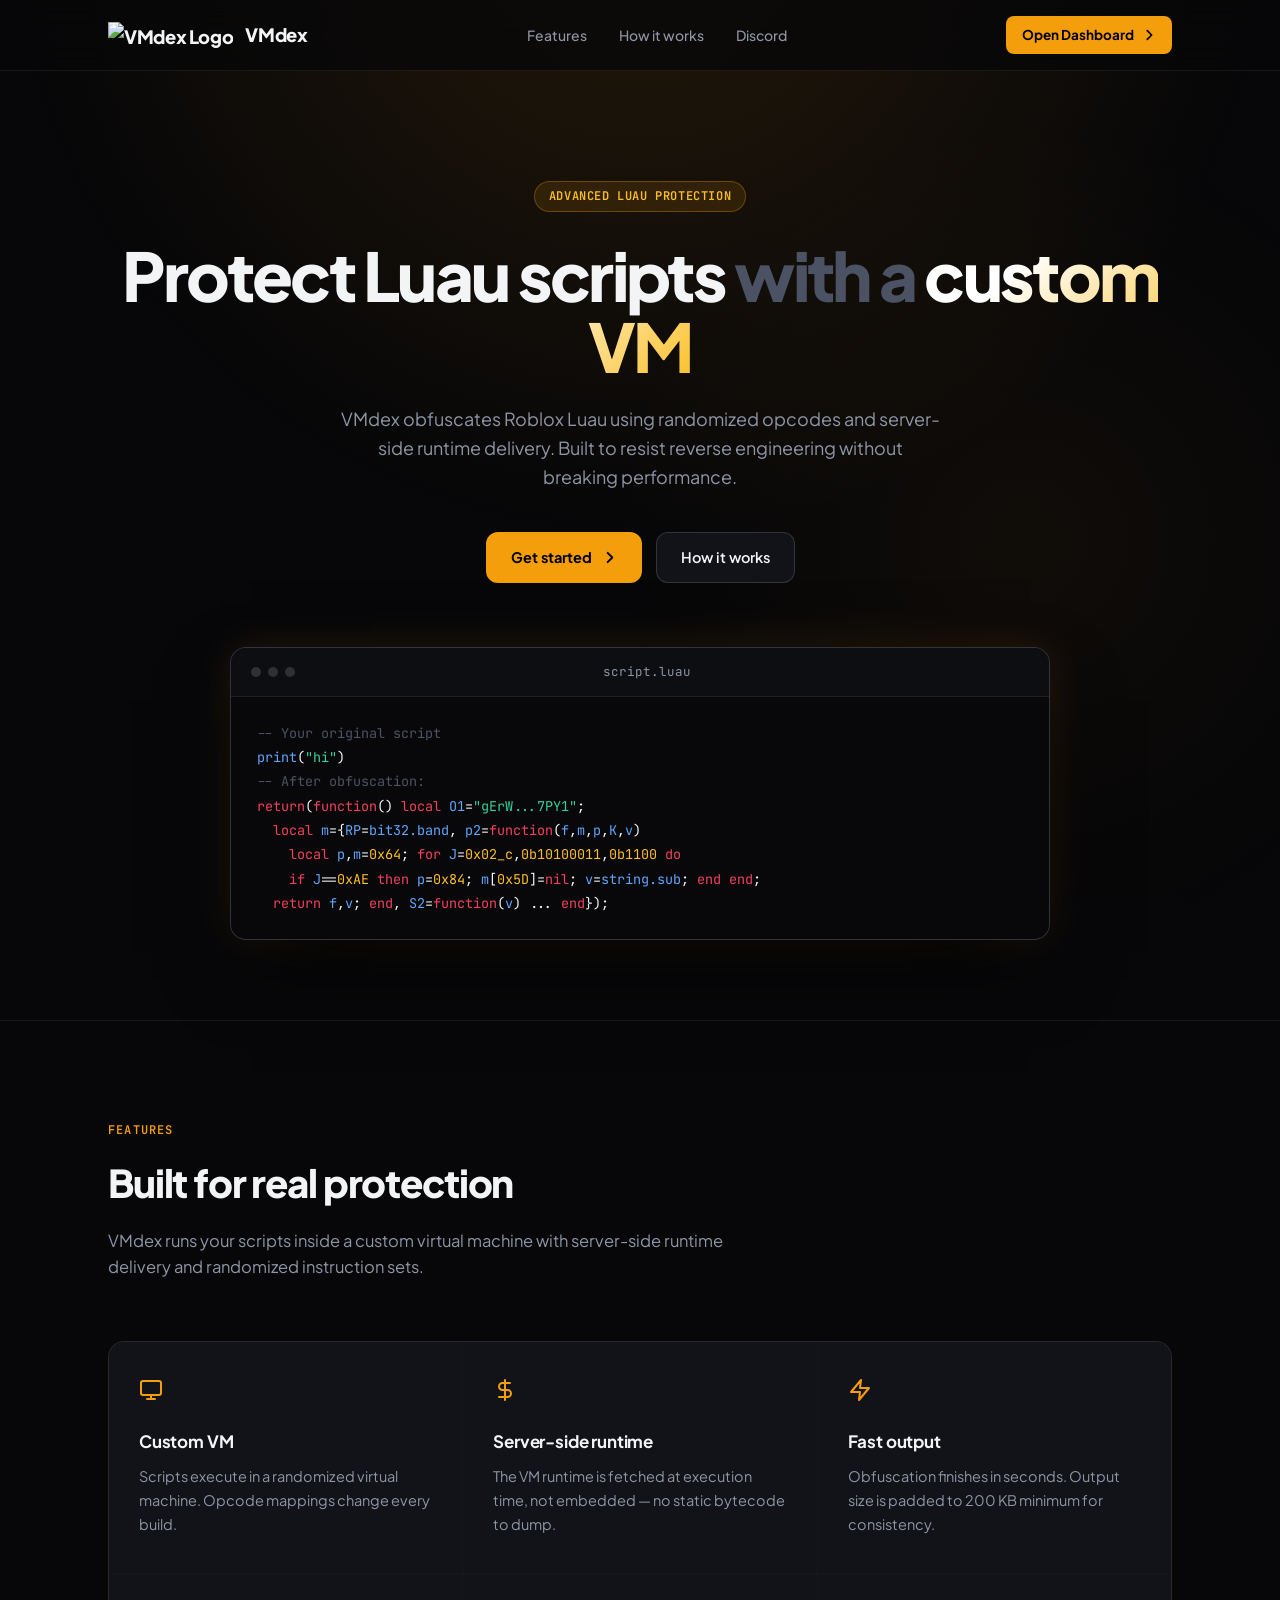
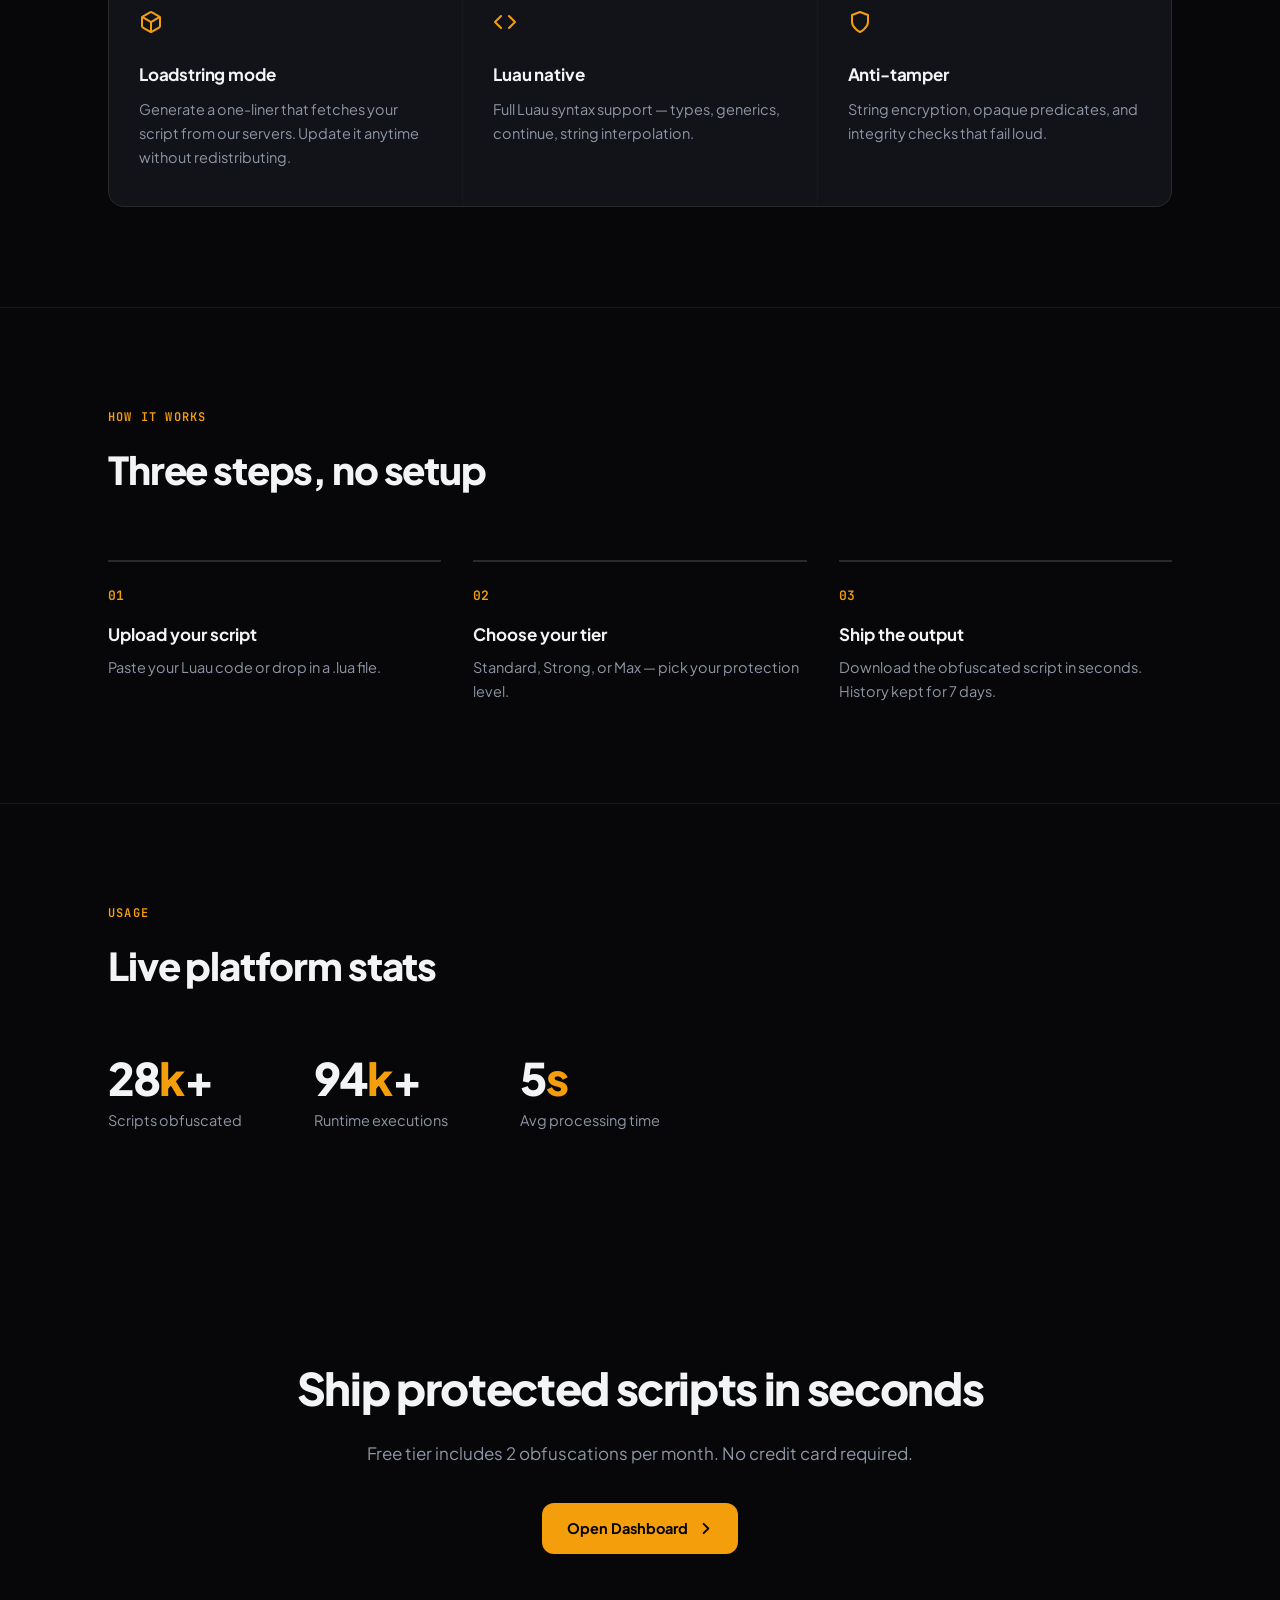
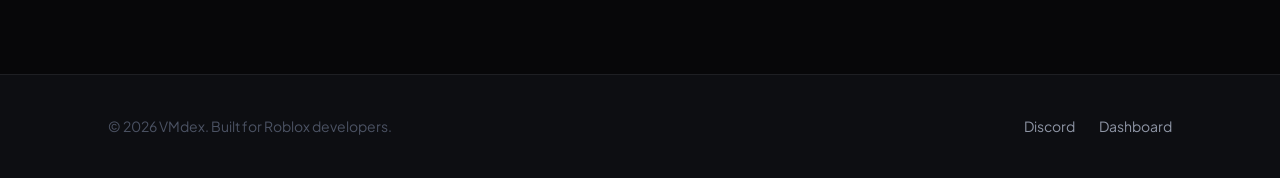
==== public/index.html @ 118fc827 "Update index.html" ====
<!DOCTYPE html>
<html lang="en">
<head>
  <meta charset="UTF-8">
  <meta name="viewport" content="width=device-width, initial-scale=1.0">
  <title>VMdex — Next-Gen Luau Protection</title>
  
  <link rel="preconnect" href="https://fonts.googleapis.com">
  <link rel="preconnect" href="https://fonts.gstatic.com" crossorigin>
  <link href="https://fonts.googleapis.com/css2?family=Plus+Jakarta+Sans:wght@400;500;600;700;800&family=JetBrains+Mono:wght@400;500;600&display=swap" rel="stylesheet">
  
  <link rel="stylesheet" href="style.css">
</head>
<body>

  <div class="bg-ambient"></div>

  <header>
    <div class="wrap">
      <nav>
        <a href="/" class="brand">
          <img src="https://i.ibb.co/zhbfK4cQ/image.png" alt="VMdex Logo">
          <span>VMdex</span>
        </a>
        <div class="nav-links">
          <a href="#features">Features</a>
          <a href="#how">How it works</a>
          <a href="https://discord.gg/HDReGsmd45" target="_blank">Discord</a>
        </div>
        <a href="dashboard.html" class="nav-cta">
          Open Dashboard
          <svg width="14" height="14" viewBox="0 0 16 16" fill="none"><path d="M6 3l5 5-5 5" stroke="currentColor" stroke-width="2" stroke-linecap="round" stroke-linejoin="round"/></svg>
        </a>
      </nav>
    </div>
  </header>

  <main>
    <div class="wrap">
      <section class="hero">
        <div class="badge-tag">Advanced Luau Protection</div>
        <h1>Protect Luau scripts <span class="dim">with a</span> <span class="highlight">custom VM</span></h1>
        <p class="lead">VMdex obfuscates Roblox Luau using randomized opcodes and server-side runtime delivery. Built to resist reverse engineering without breaking performance.</p>
        
        <div class="hero-actions">
          <a href="dashboard.html" class="btn btn-primary">
            Get started
            <svg width="15" height="15" viewBox="0 0 16 16" fill="none"><path d="M6 3l5 5-5 5" stroke="currentColor" stroke-width="2" stroke-linecap="round" stroke-linejoin="round"/></svg>
          </a>
          <a href="#how" class="btn btn-secondary">How it works</a>
        </div>

        <div class="window">
          <div class="window-bar">
            <div class="window-dots">
              <div class="window-dot"></div>
              <div class="window-dot"></div>
              <div class="window-dot"></div>
            </div>
            <span class="window-file">script.luau</span>
            <div style="width: 30px;"></div>
          </div>
          <div class="code">
            <span class="ln"><span class="c-com">-- Your original script</span></span>
            <span class="ln"><span class="c-fn">print</span>(<span class="c-str">"hi"</span>)</span>
            <span class="ln"></span>
            <span class="ln"><span class="c-com">-- After obfuscation:</span></span>
            <span class="ln"><span class="c-key">return</span>(<span class="c-key">function</span>() <span class="c-key">local</span> <span class="c-fn">O1</span>=<span class="c-str">"gErW...7PY1"</span>;</span>
            <span class="ln">  <span class="c-key">local</span> <span class="c-fn">m</span>={<span class="c-fn">RP</span>=<span class="c-fn">bit32.band</span>, <span class="c-fn">p2</span>=<span class="c-key">function</span>(<span class="c-fn">f</span>,<span class="c-fn">m</span>,<span class="c-fn">p</span>,<span class="c-fn">K</span>,<span class="c-fn">v</span>)</span>
            <span class="ln">    <span class="c-key">local</span> <span class="c-fn">p</span>,<span class="c-fn">m</span>=<span class="c-num">0x64</span>; <span class="c-key">for</span> <span class="c-fn">J</span>=<span class="c-num">0x02_c</span>,<span class="c-num">0b10100011</span>,<span class="c-num">0b1100</span> <span class="c-key">do</span></span>
            <span class="ln">    <span class="c-key">if</span> <span class="c-fn">J</span>==<span class="c-num">0xAE</span> <span class="c-key">then</span> <span class="c-fn">p</span>=<span class="c-num">0x84</span>; <span class="c-fn">m</span>[<span class="c-num">0x5D</span>]=<span class="c-key">nil</span>; <span class="c-fn">v</span>=<span class="c-fn">string.sub</span>; <span class="c-key">end</span> <span class="c-key">end</span>;</span>
            <span class="ln">  <span class="c-key">return</span> <span class="c-fn">f</span>,<span class="c-fn">v</span>; <span class="c-key">end</span>, <span class="c-fn">S2</span>=<span class="c-key">function</span>(<span class="c-fn">v</span>) ... <span class="c-key">end</span>});</span>
          </div>
        </div>
      </section>
    </div>

    <section class="block" id="features">
      <div class="wrap">
        <div class="sec-head">
          <div class="kicker">Features</div>
          <h2>Built for real protection</h2>
          <p>VMdex runs your scripts inside a custom virtual machine with server-side runtime delivery and randomized instruction sets.</p>
        </div>
        <div class="grid">
          <div class="cell">
            <svg viewBox="0 0 24 24" fill="none" stroke="currentColor" stroke-width="2" stroke-linecap="round" stroke-linejoin="round"><rect x="2" y="3" width="20" height="14" rx="2"/><path d="M8 21h8M12 17v4"/></svg>
            <h3>Custom VM</h3>
            <p>Scripts execute in a randomized virtual machine. Opcode mappings change every build.</p>
          </div>
          <div class="cell">
            <svg viewBox="0 0 24 24" fill="none" stroke="currentColor" stroke-width="2" stroke-linecap="round" stroke-linejoin="round"><path d="M12 2v20M17 5H9.5a3.5 3.5 0 0 0 0 7h5a3.5 3.5 0 0 1 0 7H6"/></svg>
            <h3>Server-side runtime</h3>
            <p>The VM runtime is fetched at execution time, not embedded — no static bytecode to dump.</p>
          </div>
          <div class="cell">
            <svg viewBox="0 0 24 24" fill="none" stroke="currentColor" stroke-width="2" stroke-linecap="round" stroke-linejoin="round"><path d="M13 2L3 14h9l-1 8 10-12h-9l1-8z"/></svg>
            <h3>Fast output</h3>
            <p>Obfuscation finishes in seconds. Output size is padded to 200 KB minimum for consistency.</p>
          </div>
          <div class="cell">
            <svg viewBox="0 0 24 24" fill="none" stroke="currentColor" stroke-width="2" stroke-linecap="round" stroke-linejoin="round"><path d="M21 16V8a2 2 0 0 0-1-1.73l-7-4a2 2 0 0 0-2 0l-7 4A2 2 0 0 0 3 8v8a2 2 0 0 0 1 1.73l7 4a2 2 0 0 0 2 0l7-4A2 2 0 0 0 21 16z"/><polyline points="3.27 6.96 12 12.01 20.73 6.96"/><line x1="12" y1="22.08" x2="12" y2="12"/></svg>
            <h3>Loadstring mode</h3>
            <p>Generate a one-liner that fetches your script from our servers. Update it anytime without redistributing.</p>
          </div>
          <div class="cell">
            <svg viewBox="0 0 24 24" fill="none" stroke="currentColor" stroke-width="2" stroke-linecap="round" stroke-linejoin="round"><polyline points="16 18 22 12 16 6"/><polyline points="8 6 2 12 8 18"/></svg>
            <h3>Luau native</h3>
            <p>Full Luau syntax support — types, generics, continue, string interpolation.</p>
          </div>
          <div class="cell">
            <svg viewBox="0 0 24 24" fill="none" stroke="currentColor" stroke-width="2" stroke-linecap="round" stroke-linejoin="round"><path d="M12 22s8-4 8-10V5l-8-3-8 3v7c0 6 8 10 8 10z"/></svg>
            <h3>Anti-tamper</h3>
            <p>String encryption, opaque predicates, and integrity checks that fail loud.</p>
          </div>
        </div>
      </div>
    </section>

    <section class="block" id="how">
      <div class="wrap">
        <div class="sec-head">
          <div class="kicker">How it works</div>
          <h2>Three steps, no setup</h2>
        </div>
        <div class="steps">
          <div class="step">
            <div class="n">01</div>
            <h3>Upload your script</h3>
            <p>Paste your Luau code or drop in a .lua file.</p>
          </div>
          <div class="step">
            <div class="n">02</div>
            <h3>Choose your tier</h3>
            <p>Standard, Strong, or Max — pick your protection level.</p>
          </div>
          <div class="step">
            <div class="n">03</div>
            <h3>Ship the output</h3>
            <p>Download the obfuscated script in seconds. History kept for 7 days.</p>
          </div>
        </div>
      </div>
    </section>

    <section class="block">
      <div class="wrap">
        <div class="sec-head">
          <div class="kicker">Usage</div>
          <h2>Live platform stats</h2>
        </div>
        <div class="stats">
          <div class="stat">
            <div class="num">28<span class="u">k</span>+</div>
            <div class="lbl">Scripts obfuscated</div>
          </div>
          <div class="stat">
            <div class="num">94<span class="u">k</span>+</div>
            <div class="lbl">Runtime executions</div>
          </div>
          <div class="stat">
            <div class="num">5<span class="u">s</span></div>
            <div class="lbl">Avg processing time</div>
          </div>
        </div>
      </div>
    </section>

    <section class="cta">
      <div class="wrap">
        <h2>Ship protected scripts in seconds</h2>
        <p>Free tier includes 2 obfuscations per month. No credit card required.</p>
        <a href="dashboard.html" class="btn btn-primary">
          Open Dashboard
          <svg width="15" height="15" viewBox="0 0 16 16" fill="none"><path d="M6 3l5 5-5 5" stroke="currentColor" stroke-width="2" stroke-linecap="round" stroke-linejoin="round"/></svg>
        </a>
      </div>
    </section>
  </main>

  <footer>
    <div class="wrap">
      <div class="foot">
        <span>© 2026 VMdex. Built for Roblox developers.</span>
        <div class="foot-links">
          <a href="https://discord.gg/HDReGsmd45" target="_blank">Discord</a>
          <a href="dashboard.html">Dashboard</a>
        </div>
      </div>
    </div>
  </footer>

  <script src="app.js"></script>
</body>
</html>
---- public/style.css ----
:root {
  --bg: #070709;
  --bg-subtle: #0d0e12;
  --surface: #121318;
  --surface-hover: #181a20;
  --border: rgba(255, 255, 255, 0.07);
  --border-strong: rgba(255, 255, 255, 0.14);
  --text: #f3f4f6;
  --muted: #8e95a5;
  --muted-dark: #4b5263;
  --accent: #f59e0b;
  --accent-light: #fbbf24;
  --accent-soft: rgba(245, 158, 11, 0.12);
  --accent-glow: rgba(245, 158, 11, 0.25);
  --radius-sm: 8px;
  --radius-md: 12px;
  --radius-lg: 16px;
  --maxw: 1120px;
  --mono: "JetBrains Mono", monospace;
  --sans: "Plus Jakarta Sans", system-ui, -apple-system, sans-serif;
}

* { box-sizing: border-box; margin: 0; padding: 0; }
html { scroll-behavior: smooth; }

body {
  background: var(--bg);
  color: var(--text);
  font-family: var(--sans);
  font-size: 16px;
  line-height: 1.6;
  -webkit-font-smoothing: antialiased;
  overflow-x: hidden;
}

a { color: inherit; text-decoration: none; }
::selection { background: var(--accent-soft); color: var(--accent-light); }

.bg-ambient {
  position: fixed;
  inset: 0;
  pointer-events: none;
  z-index: 0;
  background: 
    radial-gradient(800px circle at 50% -100px, rgba(245, 158, 11, 0.12), transparent 80%),
    radial-gradient(600px circle at 80% 60%, rgba(245, 158, 11, 0.04), transparent 70%);
}

.wrap { max-width: var(--maxw); margin: 0 auto; padding: 0 28px; position: relative; z-index: 1; }

header {
  position: sticky;
  top: 0;
  z-index: 100;
  background: rgba(7, 7, 9, 0.75);
  backdrop-filter: blur(16px);
  -webkit-backdrop-filter: blur(16px);
  border-bottom: 1px solid var(--border);
}

nav { display: flex; align-items: center; justify-content: space-between; height: 70px; }

.brand {
  display: flex;
  align-items: center;
  gap: 12px;
  font-weight: 800;
  font-size: 1.15rem;
  letter-spacing: -0.02em;
}

.brand img { height: 26px; width: auto; display: block; }

.nav-links { display: flex; align-items: center; gap: 32px; }
.nav-links a { color: var(--muted); font-size: 14px; font-weight: 500; transition: color 0.2s; }
.nav-links a:hover { color: var(--text); }

.nav-cta {
  display: inline-flex;
  align-items: center;
  gap: 8px;
  background: var(--accent);
  color: #000;
  font-weight: 700;
  font-size: 13.5px;
  padding: 8px 16px;
  border-radius: var(--radius-sm);
  transition: all 0.2s cubic-bezier(0.16, 1, 0.3, 1);
}

.nav-cta:hover {
  background: var(--accent-light);
  transform: translateY(-1px);
  box-shadow: 0 4px 16px var(--accent-glow);
}

.hero { padding: 110px 0 80px; text-align: center; }

.badge-tag {
  display: inline-flex;
  align-items: center;
  gap: 8px;
  background: var(--accent-soft);
  border: 1px solid rgba(245, 158, 11, 0.3);
  padding: 5px 14px;
  border-radius: 100px;
  font-family: var(--mono);
  font-size: 12px;
  font-weight: 600;
  color: var(--accent-light);
  letter-spacing: 0.05em;
  text-transform: uppercase;
  margin-bottom: 28px;
}

h1 {
  font-size: clamp(2.6rem, 5.8vw, 4.2rem);
  line-height: 1.05;
  font-weight: 800;
  letter-spacing: -0.04em;
  margin-bottom: 24px;
}

h1 .dim { color: var(--muted-dark); }
h1 .highlight {
  background: linear-gradient(135deg, #fff 30%, var(--accent-light) 100%);
  -webkit-background-clip: text;
  -webkit-text-fill-color: transparent;
}

.hero p.lead {
  max-width: 600px;
  margin: 0 auto 40px;
  color: var(--muted);
  font-size: 18px;
  line-height: 1.6;
}

.hero-actions { display: flex; gap: 14px; justify-content: center; flex-wrap: wrap; }

.btn {
  display: inline-flex;
  align-items: center;
  gap: 10px;
  font-size: 14.5px;
  font-weight: 600;
  padding: 13px 24px;
  border-radius: var(--radius-md);
  border: 1px solid transparent;
  cursor: pointer;
  transition: all 0.2s cubic-bezier(0.16, 1, 0.3, 1);
}

.btn-primary { background: var(--accent); color: #000; font-weight: 700; }
.btn-primary:hover {
  background: var(--accent-light);
  transform: translateY(-2px);
  box-shadow: 0 8px 24px var(--accent-glow);
}

.btn-secondary { background: var(--surface); border-color: var(--border-strong); color: var(--text); }
.btn-secondary:hover { background: var(--surface-hover); border-color: var(--muted); }

.window {
  max-width: 820px;
  margin: 64px auto 0;
  border: 1px solid var(--border-strong);
  border-radius: var(--radius-lg);
  background: var(--surface);
  overflow: hidden;
  box-shadow: 0 32px 80px -20px rgba(0, 0, 0, 0.8), 0 0 40px var(--accent-soft);
  text-align: left;
}

.window-bar {
  display: flex;
  align-items: center;
  justify-content: space-between;
  padding: 14px 20px;
  border-bottom: 1px solid var(--border);
  background: var(--bg-subtle);
}

.window-dots { display: flex; gap: 7px; }
.window-dot { width: 10px; height: 10px; border-radius: 50%; background: var(--border-strong); }
.window-file { font-family: var(--mono); font-size: 12.5px; color: var(--muted); }

.code {
  padding: 24px 26px;
  font-family: var(--mono);
  font-size: 13.5px;
  line-height: 1.8;
  overflow-x: auto;
  background: #08080a;
}

.code .ln { display: block; white-space: pre; }
.c-key { color: #f43f5e; }
.c-fn { color: #60a5fa; }
.c-str { color: #34d399; }
.c-com { color: var(--muted-dark); }
.c-num { color: var(--accent-light); }

section.block { padding: 100px 0; border-top: 1px solid var(--border); }

.sec-head { max-width: 620px; margin-bottom: 60px; }
.sec-head .kicker {
  font-family: var(--mono);
  font-size: 12px;
  color: var(--accent);
  text-transform: uppercase;
  letter-spacing: 0.1em;
  margin-bottom: 12px;
  font-weight: 600;
}

.sec-head h2 { font-size: clamp(1.8rem, 3.2vw, 2.4rem); font-weight: 800; letter-spacing: -0.03em; margin-bottom: 14px; }
.sec-head p { color: var(--muted); font-size: 16.5px; }

.grid {
  display: grid;
  grid-template-columns: repeat(3, 1fr);
  gap: 1px;
  background: var(--border);
  border: 1px solid var(--border);
  border-radius: var(--radius-lg);
  overflow: hidden;
}

.cell {
  background: var(--surface);
  padding: 36px 30px;
  transition: background 0.2s, transform 0.2s;
}

.cell:hover { background: var(--surface-hover); }
.cell svg { width: 24px; height: 24px; color: var(--accent); margin-bottom: 20px; }
.cell h3 { font-size: 17px; font-weight: 700; margin-bottom: 10px; letter-spacing: -0.01em; }
.cell p { color: var(--muted); font-size: 14.5px; line-height: 1.65; }

.steps { display: grid; grid-template-columns: repeat(3, 1fr); gap: 32px; }
.step { padding-top: 24px; border-top: 2px solid var(--border-strong); }
.step .n { font-family: var(--mono); font-size: 13px; font-weight: 600; color: var(--accent); margin-bottom: 14px; }
.step h3 { font-size: 17px; font-weight: 700; margin-bottom: 8px; }
.step p { color: var(--muted); font-size: 14.5px; }

.stats { display: flex; gap: 72px; flex-wrap: wrap; }
.stat .num { font-size: 2.8rem; font-weight: 800; letter-spacing: -0.04em; line-height: 1; }
.stat .num .u { color: var(--accent); }
.stat .lbl { color: var(--muted); font-size: 14.5px; margin-top: 8px; }

.cta { text-align: center; padding: 120px 0; }
.cta h2 { font-size: clamp(2rem, 3.6vw, 2.8rem); font-weight: 800; letter-spacing: -0.03em; margin-bottom: 16px; }
.cta p { color: var(--muted); margin-bottom: 36px; font-size: 17px; }

footer { border-top: 1px solid var(--border); padding: 40px 0; background: var(--bg-subtle); }
.foot { display: flex; align-items: center; justify-content: space-between; color: var(--muted-dark); font-size: 14px; flex-wrap: wrap; gap: 16px; }
.foot a { color: var(--muted); transition: color 0.2s; }
.foot a:hover { color: var(--text); }
.foot-links { display: flex; gap: 24px; }

@media (max-width: 820px) {
  .grid, .steps { grid-template-columns: 1fr; }
  .nav-links { display: none; }
  .hero { padding: 70px 0 50px; }
  .stats { gap: 40px; }
}
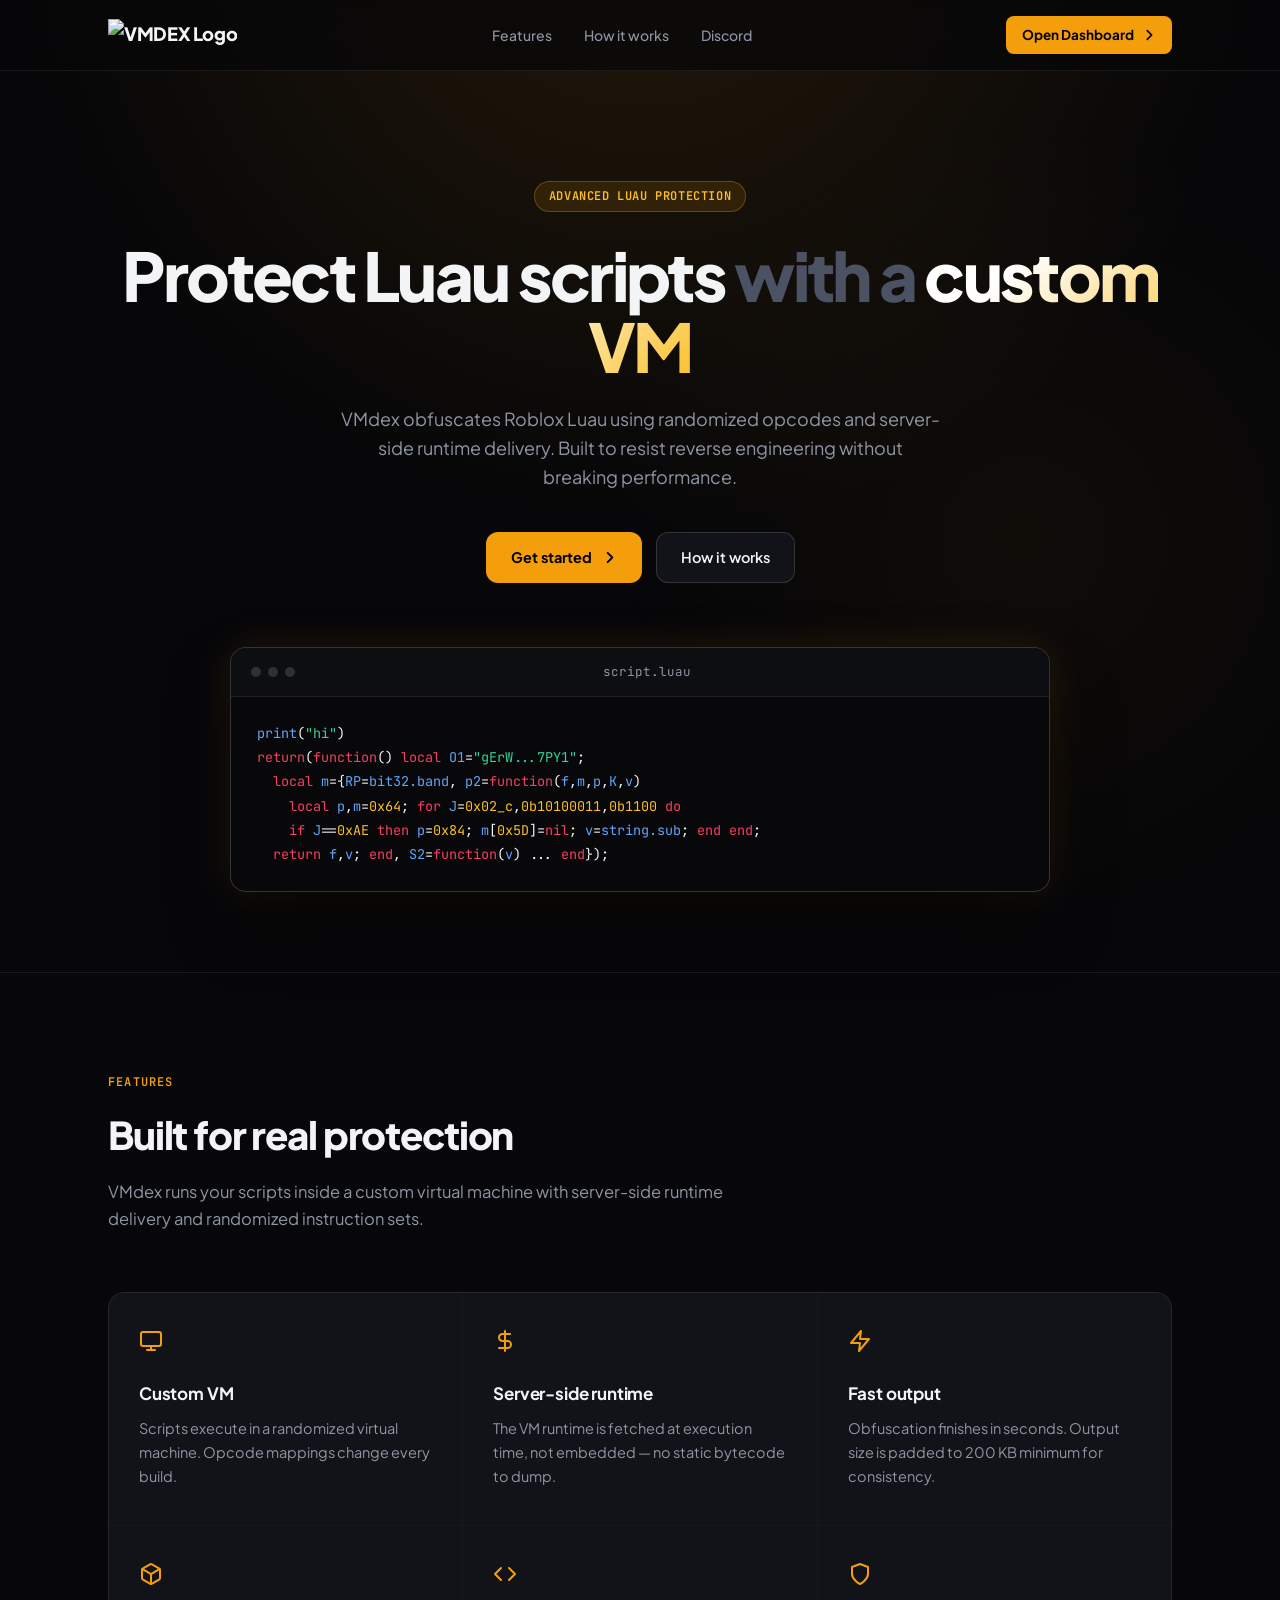
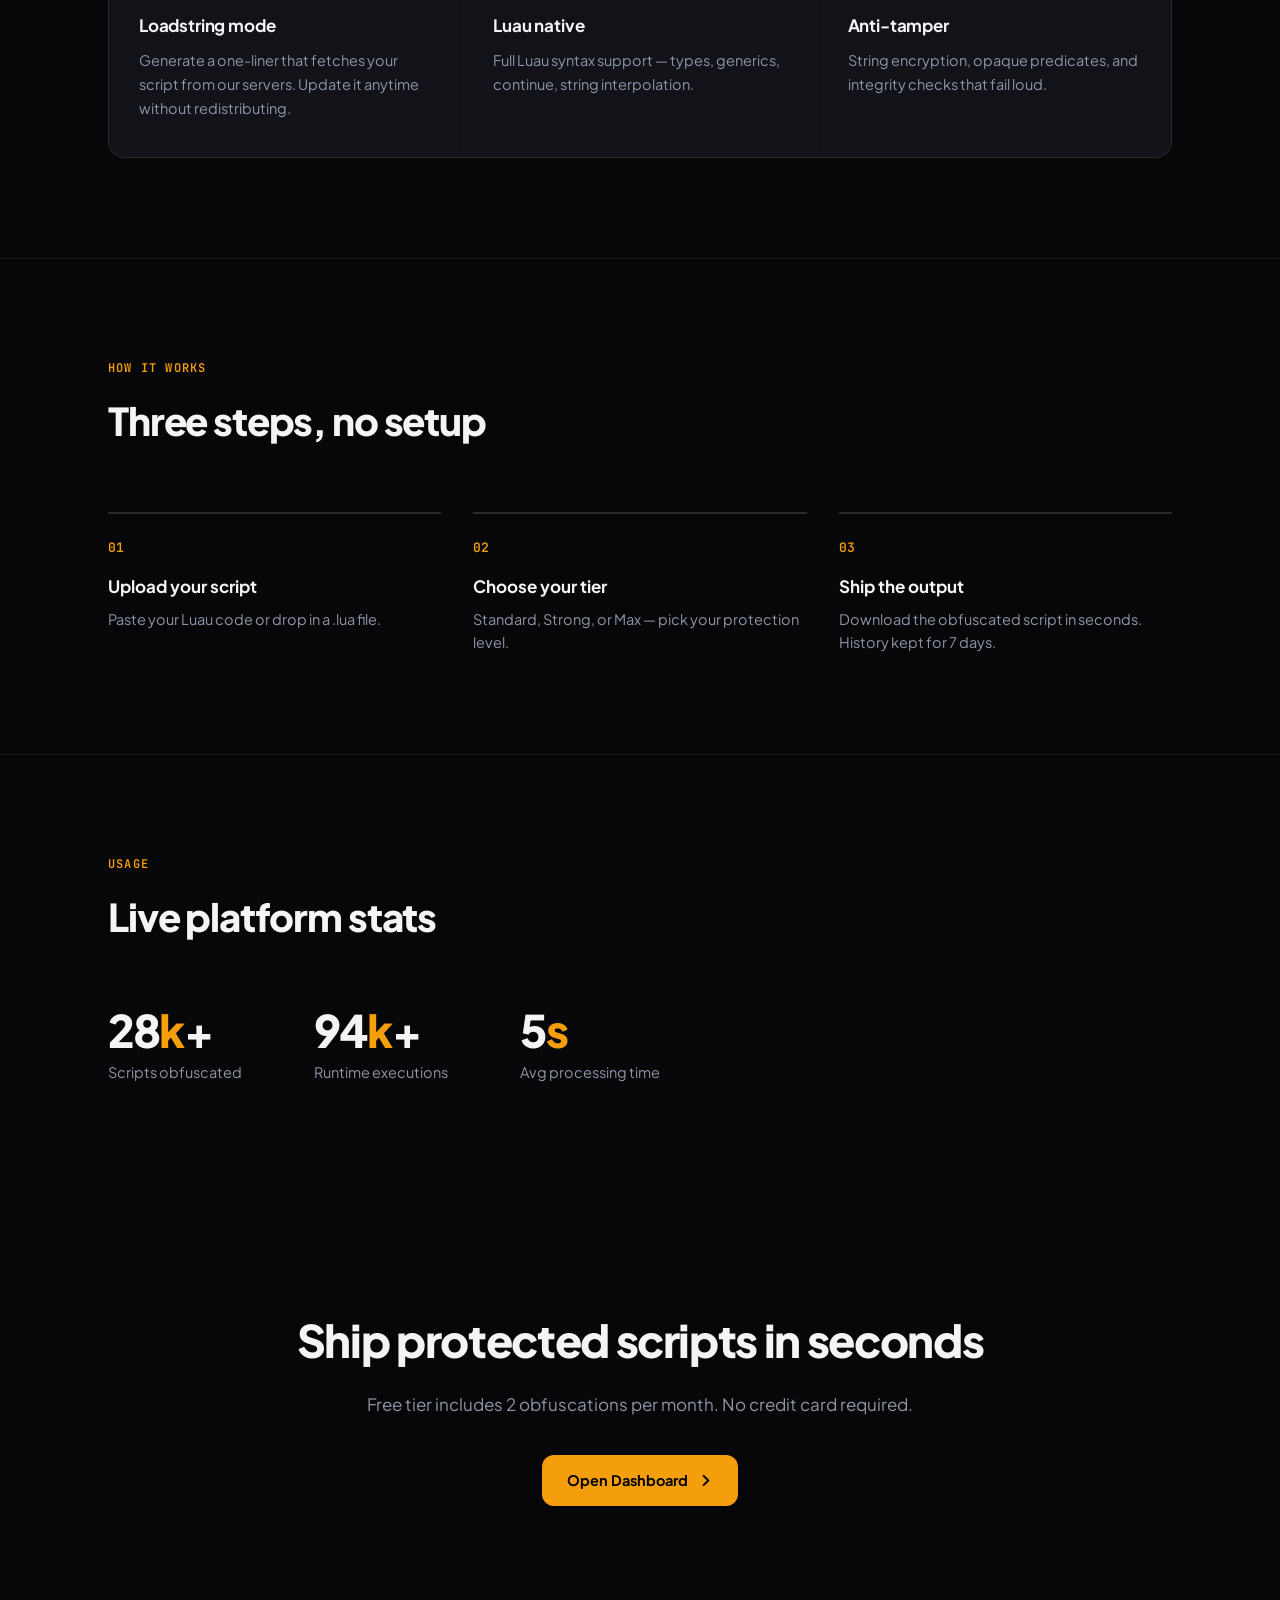
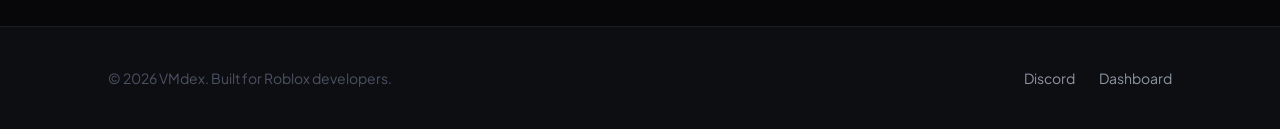
==== commit 6ef4a57e: "Update index.html" ====
--- a/public/index.html
+++ b/public/index.html
@@ -19,8 +19,7 @@
     <div class="wrap">
       <nav>
         <a href="/" class="brand">
-          <img src="https://i.ibb.co/zhbfK4cQ/image.png" alt="VMdex Logo">
-          <span>VMdex</span>
+          <img src="logo.png" alt="VMDEX Logo" style="height: 32px; width: auto; display: block;">
         </a>
         <div class="nav-links">
           <a href="#features">Features</a>
@@ -61,10 +60,8 @@
             <div style="width: 30px;"></div>
           </div>
           <div class="code">
-            <span class="ln"><span class="c-com">-- Your original script</span></span>
             <span class="ln"><span class="c-fn">print</span>(<span class="c-str">"hi"</span>)</span>
             <span class="ln"></span>
-            <span class="ln"><span class="c-com">-- After obfuscation:</span></span>
             <span class="ln"><span class="c-key">return</span>(<span class="c-key">function</span>() <span class="c-key">local</span> <span class="c-fn">O1</span>=<span class="c-str">"gErW...7PY1"</span>;</span>
             <span class="ln">  <span class="c-key">local</span> <span class="c-fn">m</span>={<span class="c-fn">RP</span>=<span class="c-fn">bit32.band</span>, <span class="c-fn">p2</span>=<span class="c-key">function</span>(<span class="c-fn">f</span>,<span class="c-fn">m</span>,<span class="c-fn">p</span>,<span class="c-fn">K</span>,<span class="c-fn">v</span>)</span>
             <span class="ln">    <span class="c-key">local</span> <span class="c-fn">p</span>,<span class="c-fn">m</span>=<span class="c-num">0x64</span>; <span class="c-key">for</span> <span class="c-fn">J</span>=<span class="c-num">0x02_c</span>,<span class="c-num">0b10100011</span>,<span class="c-num">0b1100</span> <span class="c-key">do</span></span>
@@ -84,32 +81,32 @@
         </div>
         <div class="grid">
           <div class="cell">
-            <svg viewBox="0 0 24 24" fill="none" stroke="currentColor" stroke-width="2" stroke-linecap="round" stroke-linejoin="round"><rect x="2" y="3" width="20" height="14" rx="2"/><path d="M8 21h8M12 17v4"/></svg>
+            <svg width="24" height="24" viewBox="0 0 24 24" fill="none" stroke="currentColor" stroke-width="2" stroke-linecap="round" stroke-linejoin="round"><rect x="2" y="3" width="20" height="14" rx="2"/><path d="M8 21h8M12 17v4"/></svg>
             <h3>Custom VM</h3>
             <p>Scripts execute in a randomized virtual machine. Opcode mappings change every build.</p>
           </div>
           <div class="cell">
-            <svg viewBox="0 0 24 24" fill="none" stroke="currentColor" stroke-width="2" stroke-linecap="round" stroke-linejoin="round"><path d="M12 2v20M17 5H9.5a3.5 3.5 0 0 0 0 7h5a3.5 3.5 0 0 1 0 7H6"/></svg>
+            <svg width="24" height="24" viewBox="0 0 24 24" fill="none" stroke="currentColor" stroke-width="2" stroke-linecap="round" stroke-linejoin="round"><path d="M12 2v20M17 5H9.5a3.5 3.5 0 0 0 0 7h5a3.5 3.5 0 0 1 0 7H6"/></svg>
             <h3>Server-side runtime</h3>
             <p>The VM runtime is fetched at execution time, not embedded — no static bytecode to dump.</p>
           </div>
           <div class="cell">
-            <svg viewBox="0 0 24 24" fill="none" stroke="currentColor" stroke-width="2" stroke-linecap="round" stroke-linejoin="round"><path d="M13 2L3 14h9l-1 8 10-12h-9l1-8z"/></svg>
+            <svg width="24" height="24" viewBox="0 0 24 24" fill="none" stroke="currentColor" stroke-width="2" stroke-linecap="round" stroke-linejoin="round"><path d="M13 2L3 14h9l-1 8 10-12h-9l1-8z"/></svg>
             <h3>Fast output</h3>
             <p>Obfuscation finishes in seconds. Output size is padded to 200 KB minimum for consistency.</p>
           </div>
           <div class="cell">
-            <svg viewBox="0 0 24 24" fill="none" stroke="currentColor" stroke-width="2" stroke-linecap="round" stroke-linejoin="round"><path d="M21 16V8a2 2 0 0 0-1-1.73l-7-4a2 2 0 0 0-2 0l-7 4A2 2 0 0 0 3 8v8a2 2 0 0 0 1 1.73l7 4a2 2 0 0 0 2 0l7-4A2 2 0 0 0 21 16z"/><polyline points="3.27 6.96 12 12.01 20.73 6.96"/><line x1="12" y1="22.08" x2="12" y2="12"/></svg>
+            <svg width="24" height="24" viewBox="0 0 24 24" fill="none" stroke="currentColor" stroke-width="2" stroke-linecap="round" stroke-linejoin="round"><path d="M21 16V8a2 2 0 0 0-1-1.73l-7-4a2 2 0 0 0-2 0l-7 4A2 2 0 0 0 3 8v8a2 2 0 0 0 1 1.73l7 4a2 2 0 0 0 2 0l7-4A2 2 0 0 0 21 16z"/><polyline points="3.27 6.96 12 12.01 20.73 6.96"/><line x1="12" y1="22.08" x2="12" y2="12"/></svg>
             <h3>Loadstring mode</h3>
             <p>Generate a one-liner that fetches your script from our servers. Update it anytime without redistributing.</p>
           </div>
           <div class="cell">
-            <svg viewBox="0 0 24 24" fill="none" stroke="currentColor" stroke-width="2" stroke-linecap="round" stroke-linejoin="round"><polyline points="16 18 22 12 16 6"/><polyline points="8 6 2 12 8 18"/></svg>
+            <svg width="24" height="24" viewBox="0 0 24 24" fill="none" stroke="currentColor" stroke-width="2" stroke-linecap="round" stroke-linejoin="round"><polyline points="16 18 22 12 16 6"/><polyline points="8 6 2 12 8 18"/></svg>
             <h3>Luau native</h3>
             <p>Full Luau syntax support — types, generics, continue, string interpolation.</p>
           </div>
           <div class="cell">
-            <svg viewBox="0 0 24 24" fill="none" stroke="currentColor" stroke-width="2" stroke-linecap="round" stroke-linejoin="round"><path d="M12 22s8-4 8-10V5l-8-3-8 3v7c0 6 8 10 8 10z"/></svg>
+            <svg width="24" height="24" viewBox="0 0 24 24" fill="none" stroke="currentColor" stroke-width="2" stroke-linecap="round" stroke-linejoin="round"><path d="M12 22s8-4 8-10V5l-8-3-8 3v7c0 6 8 10 8 10z"/></svg>
             <h3>Anti-tamper</h3>
             <p>String encryption, opaque predicates, and integrity checks that fail loud.</p>
           </div>
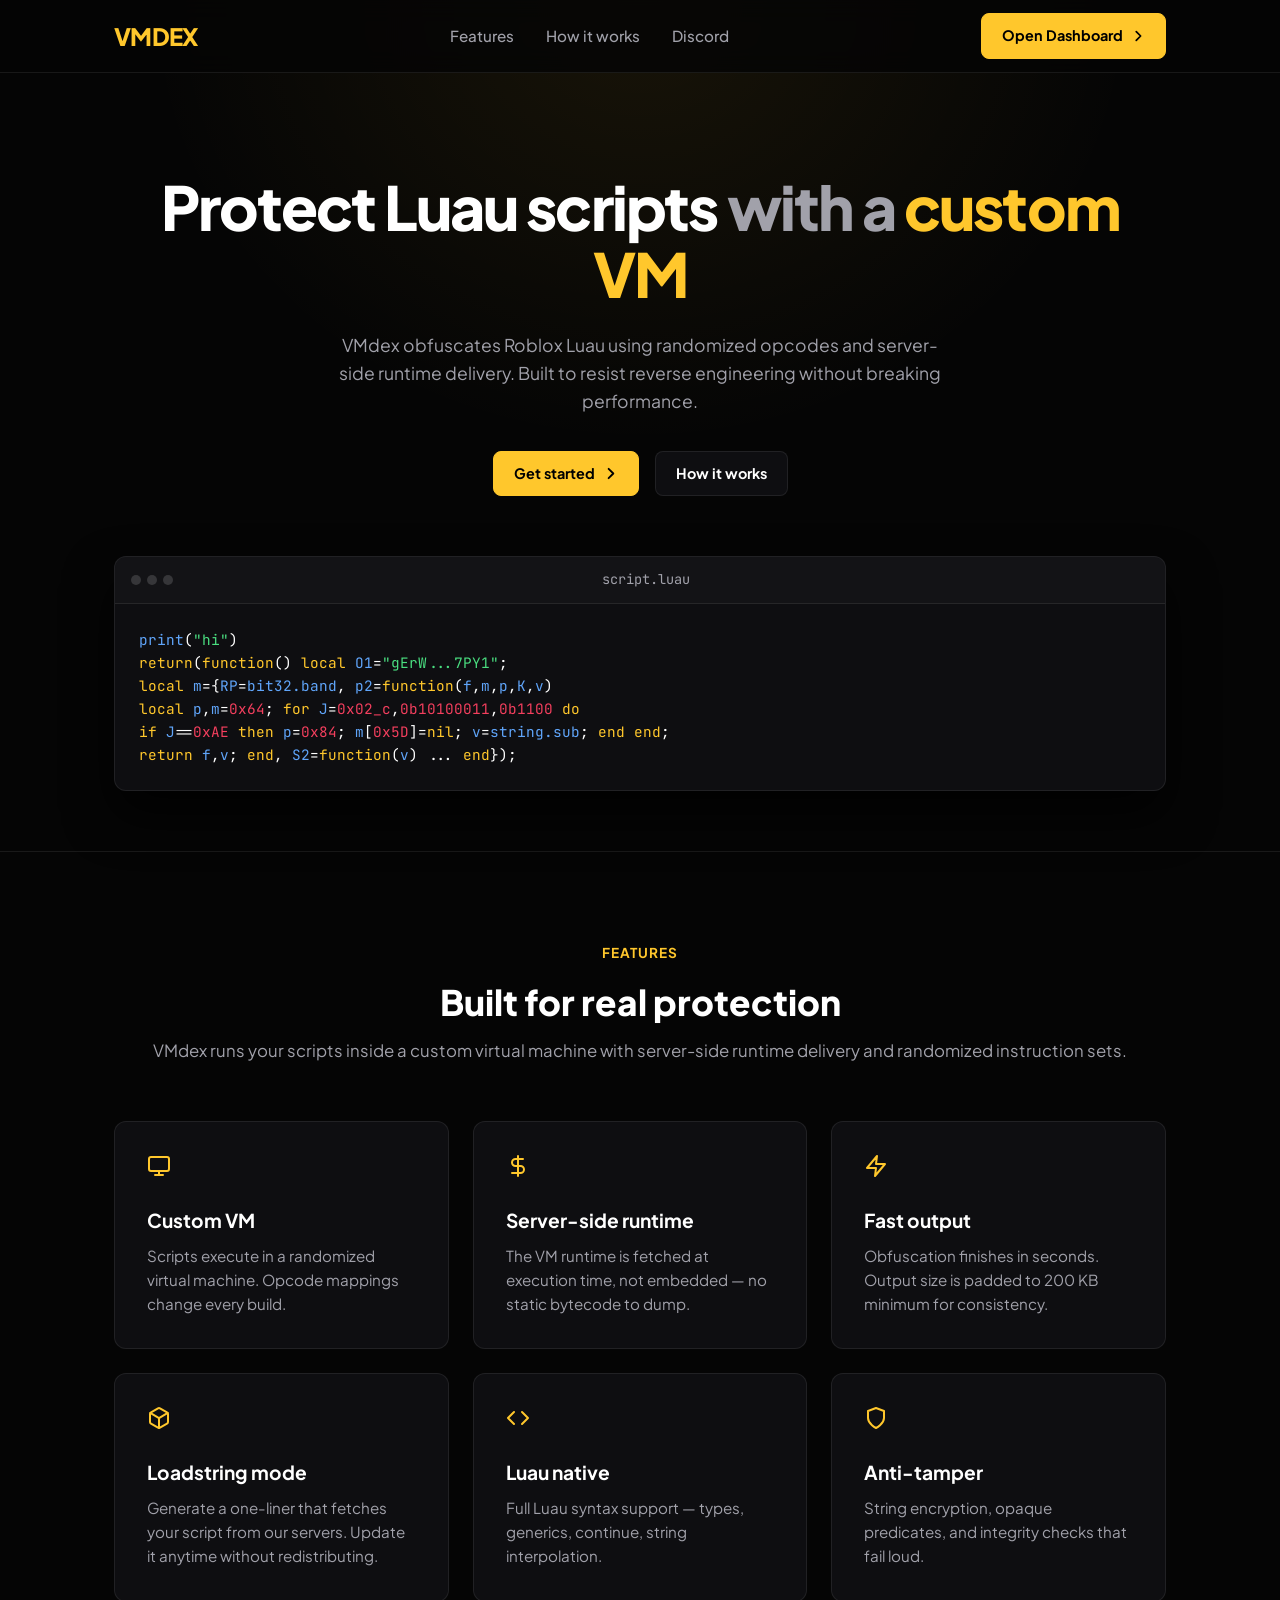
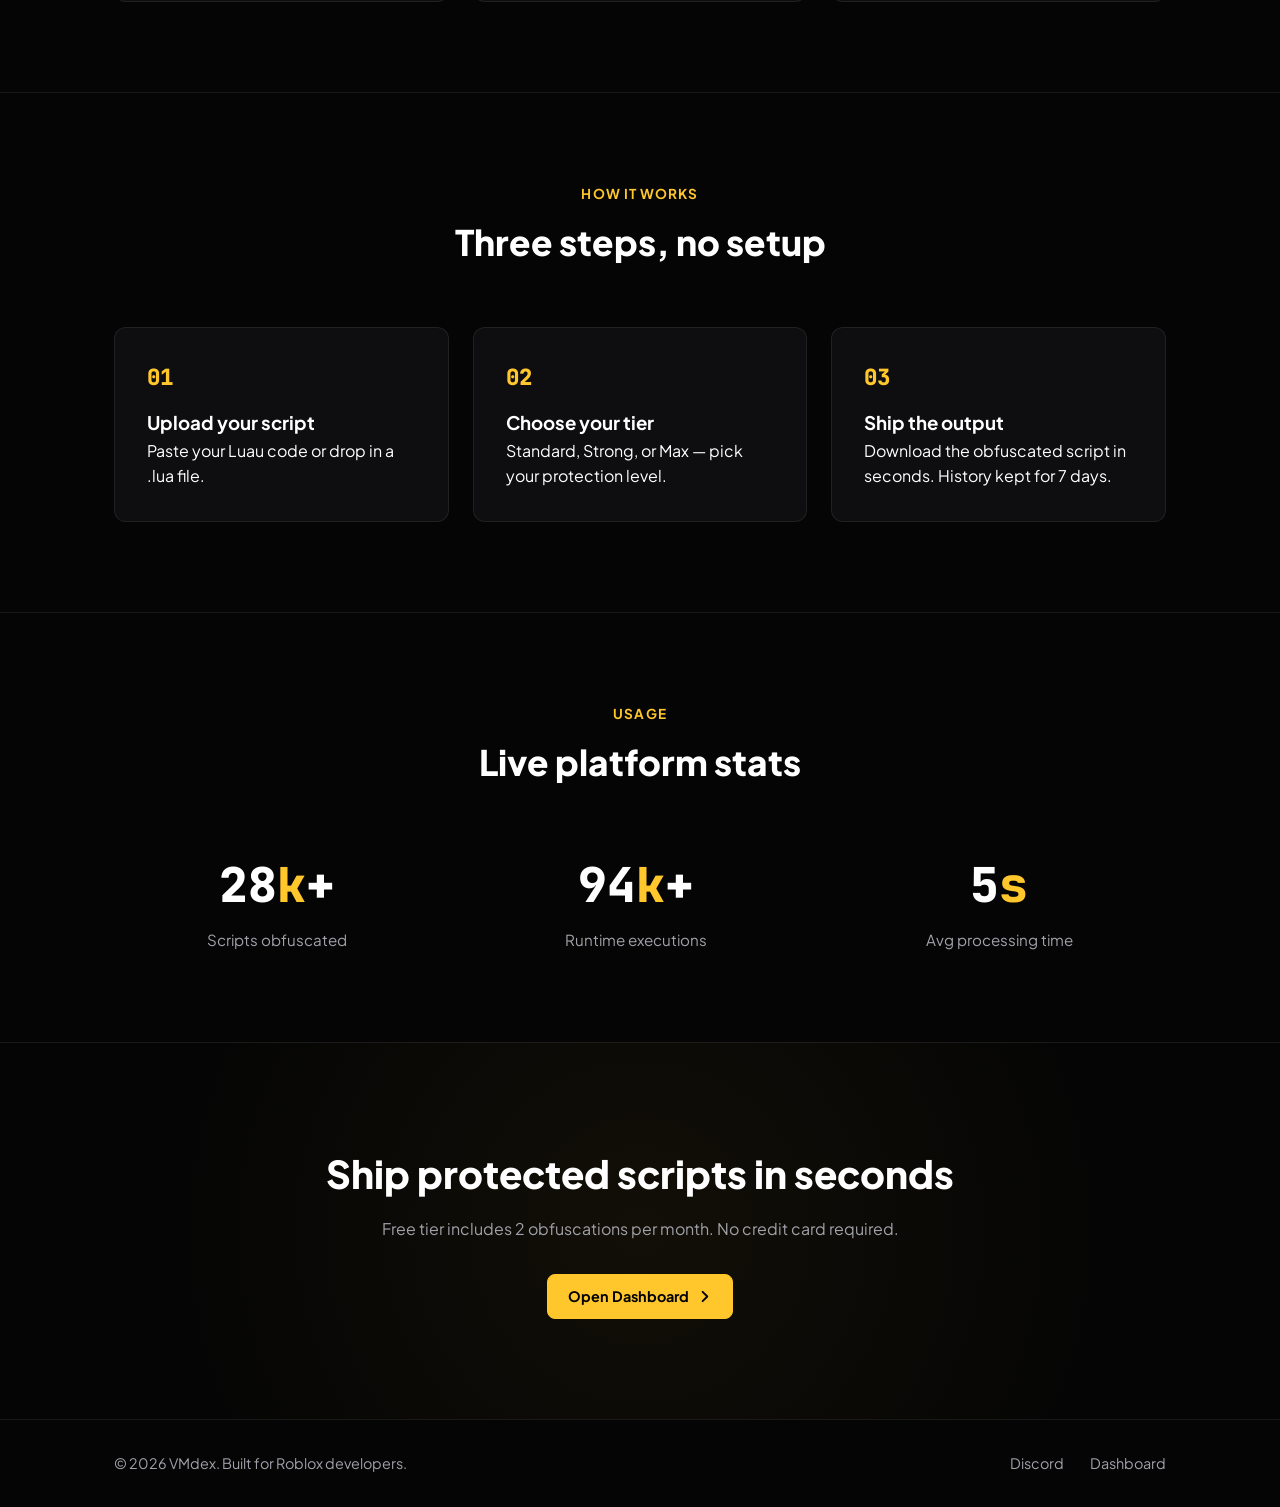
==== commit 362c285c: "Update index.html" ====
--- a/public/index.html
+++ b/public/index.html
@@ -4,11 +4,9 @@
   <meta charset="UTF-8">
   <meta name="viewport" content="width=device-width, initial-scale=1.0">
   <title>VMdex — Next-Gen Luau Protection</title>
-  
   <link rel="preconnect" href="https://fonts.googleapis.com">
   <link rel="preconnect" href="https://fonts.gstatic.com" crossorigin>
-  <link href="https://fonts.googleapis.com/css2?family=Plus+Jakarta+Sans:wght@400;500;600;700;800&family=JetBrains+Mono:wght@400;500;600&display=swap" rel="stylesheet">
-  
+  <link href="https://fonts.googleapis.com/css2?family=Plus+Jakarta+Sans:wght@400;500;600;700;800;900&family=JetBrains+Mono:wght@400;500;600;700&display=swap" rel="stylesheet">
   <link rel="stylesheet" href="style.css">
 </head>
 <body>
@@ -19,7 +17,7 @@
     <div class="wrap">
       <nav>
         <a href="/" class="brand">
-          <img src="logo.png" alt="VMDEX Logo" style="height: 32px; width: auto; display: block;">
+          <span class="brand-text">VMDEX</span>
         </a>
         <div class="nav-links">
           <a href="#features">Features</a>
@@ -37,7 +35,6 @@
   <main>
     <div class="wrap">
       <section class="hero">
-        <div class="badge-tag">Advanced Luau Protection</div>
         <h1>Protect Luau scripts <span class="dim">with a</span> <span class="highlight">custom VM</span></h1>
         <p class="lead">VMdex obfuscates Roblox Luau using randomized opcodes and server-side runtime delivery. Built to resist reverse engineering without breaking performance.</p>
         
--- a/public/style.css
+++ b/public/style.css
@@ -1,267 +1,366 @@
 :root {
-  --bg: #070709;
-  --bg-subtle: #0d0e12;
-  --surface: #121318;
-  --surface-hover: #181a20;
-  --border: rgba(255, 255, 255, 0.07);
-  --border-strong: rgba(255, 255, 255, 0.14);
-  --text: #f3f4f6;
-  --muted: #8e95a5;
-  --muted-dark: #4b5263;
-  --accent: #f59e0b;
-  --accent-light: #fbbf24;
-  --accent-soft: rgba(245, 158, 11, 0.12);
-  --accent-glow: rgba(245, 158, 11, 0.25);
-  --radius-sm: 8px;
-  --radius-md: 12px;
-  --radius-lg: 16px;
-  --maxw: 1120px;
-  --mono: "JetBrains Mono", monospace;
-  --sans: "Plus Jakarta Sans", system-ui, -apple-system, sans-serif;
-}
-
-* { box-sizing: border-box; margin: 0; padding: 0; }
-html { scroll-behavior: smooth; }
+  --bg-main: #050505;
+  --bg-surface: #0e0e11;
+  --bg-card: #141418;
+  --border-color: rgba(255, 255, 255, 0.08);
+  --border-hover: rgba(255, 199, 44, 0.4);
+  
+  --accent: #ffc72c;
+  --accent-hover: #e6b020;
+  --accent-glow: rgba(255, 199, 44, 0.12);
+  
+  --text-main: #ffffff;
+  --text-muted: #a1a1aa;
+  --font-sans: 'Plus Jakarta Sans', -apple-system, BlinkMacSystemFont, sans-serif;
+  --font-mono: 'JetBrains Mono', monospace;
+}
+
+* {
+  box-sizing: border-box;
+  margin: 0;
+  padding: 0;
+}
 
 body {
-  background: var(--bg);
-  color: var(--text);
-  font-family: var(--sans);
-  font-size: 16px;
+  background-color: var(--bg-main);
+  color: var(--text-main);
+  font-family: var(--font-sans);
   line-height: 1.6;
+  overflow-x: hidden;
   -webkit-font-smoothing: antialiased;
-  overflow-x: hidden;
-}
-
-a { color: inherit; text-decoration: none; }
-::selection { background: var(--accent-soft); color: var(--accent-light); }
+}
 
 .bg-ambient {
-  position: fixed;
-  inset: 0;
+  position: absolute;
+  top: 0;
+  left: 50%;
+  transform: translateX(-50%);
+  width: 1000px;
+  height: 450px;
+  background: radial-gradient(ellipse at top, rgba(255, 199, 44, 0.08) 0%, transparent 70%);
   pointer-events: none;
   z-index: 0;
-  background: 
-    radial-gradient(800px circle at 50% -100px, rgba(245, 158, 11, 0.12), transparent 80%),
-    radial-gradient(600px circle at 80% 60%, rgba(245, 158, 11, 0.04), transparent 70%);
-}
-
-.wrap { max-width: var(--maxw); margin: 0 auto; padding: 0 28px; position: relative; z-index: 1; }
+}
+
+.wrap {
+  max-width: 1100px;
+  margin: 0 auto;
+  padding: 0 24px;
+  position: relative;
+  z-index: 1;
+}
 
 header {
+  border-bottom: 1px solid var(--border-color);
+  background: rgba(5, 5, 5, 0.85);
+  backdrop-filter: blur(12px);
   position: sticky;
   top: 0;
   z-index: 100;
-  background: rgba(7, 7, 9, 0.75);
-  backdrop-filter: blur(16px);
-  -webkit-backdrop-filter: blur(16px);
-  border-bottom: 1px solid var(--border);
-}
-
-nav { display: flex; align-items: center; justify-content: space-between; height: 70px; }
+}
+
+nav {
+  display: flex;
+  align-items: center;
+  justify-content: space-between;
+  height: 72px;
+}
 
 .brand {
-  display: flex;
-  align-items: center;
-  gap: 12px;
-  font-weight: 800;
-  font-size: 1.15rem;
-  letter-spacing: -0.02em;
-}
-
-.brand img { height: 26px; width: auto; display: block; }
-
-.nav-links { display: flex; align-items: center; gap: 32px; }
-.nav-links a { color: var(--muted); font-size: 14px; font-weight: 500; transition: color 0.2s; }
-.nav-links a:hover { color: var(--text); }
-
-.nav-cta {
+  text-decoration: none;
+  display: flex;
+  align-items: center;
+}
+
+.brand-text {
+  font-family: var(--font-sans);
+  font-weight: 900;
+  font-size: 1.5rem;
+  letter-spacing: -0.03em;
+  color: var(--accent);
+}
+
+.nav-links {
+  display: flex;
+  gap: 32px;
+}
+
+.nav-links a {
+  color: var(--text-muted);
+  text-decoration: none;
+  font-size: 0.95rem;
+  font-weight: 500;
+  transition: color 0.2s;
+}
+
+.nav-links a:hover {
+  color: var(--text-main);
+}
+
+.btn, .nav-cta {
   display: inline-flex;
   align-items: center;
   gap: 8px;
-  background: var(--accent);
-  color: #000;
+  padding: 10px 20px;
+  border-radius: 8px;
   font-weight: 700;
-  font-size: 13.5px;
-  padding: 8px 16px;
-  border-radius: var(--radius-sm);
-  transition: all 0.2s cubic-bezier(0.16, 1, 0.3, 1);
-}
-
-.nav-cta:hover {
-  background: var(--accent-light);
-  transform: translateY(-1px);
-  box-shadow: 0 4px 16px var(--accent-glow);
-}
-
-.hero { padding: 110px 0 80px; text-align: center; }
-
-.badge-tag {
-  display: inline-flex;
-  align-items: center;
-  gap: 8px;
-  background: var(--accent-soft);
-  border: 1px solid rgba(245, 158, 11, 0.3);
-  padding: 5px 14px;
-  border-radius: 100px;
-  font-family: var(--mono);
-  font-size: 12px;
-  font-weight: 600;
-  color: var(--accent-light);
-  letter-spacing: 0.05em;
+  font-size: 0.9rem;
+  text-decoration: none;
+  transition: all 0.2s ease;
+  cursor: pointer;
+}
+
+.btn-primary, .nav-cta {
+  background-color: var(--accent);
+  color: #000000;
+  border: 1px solid var(--accent);
+}
+
+.btn-primary:hover, .nav-cta:hover {
+  background-color: var(--accent-hover);
+  border-color: var(--accent-hover);
+  box-shadow: 0 0 20px var(--accent-glow);
+}
+
+.btn-secondary {
+  background-color: var(--bg-surface);
+  color: var(--text-main);
+  border: 1px solid var(--border-color);
+}
+
+.btn-secondary:hover {
+  border-color: var(--border-hover);
+  background-color: var(--bg-card);
+}
+
+.hero {
+  padding: 100px 0 60px;
+  text-align: center;
+}
+
+.hero h1 {
+  font-size: 3.8rem;
+  font-weight: 800;
+  line-height: 1.1;
+  margin-bottom: 24px;
+  letter-spacing: -0.03em;
+  color: var(--text-main);
+}
+
+.hero h1 .highlight {
+  color: var(--accent);
+}
+
+.hero h1 .dim {
+  color: var(--text-muted);
+}
+
+.lead {
+  max-width: 620px;
+  margin: 0 auto 36px;
+  color: var(--text-muted);
+  font-size: 1.1rem;
+  line-height: 1.6;
+}
+
+.hero-actions {
+  display: flex;
+  gap: 16px;
+  justify-content: center;
+  margin-bottom: 60px;
+}
+
+.window {
+  background-color: var(--bg-surface);
+  border: 1px solid var(--border-color);
+  border-radius: 12px;
+  text-align: left;
+  overflow: hidden;
+  box-shadow: 0 24px 48px rgba(0, 0, 0, 0.8);
+}
+
+.window-bar {
+  background-color: rgba(255, 255, 255, 0.02);
+  padding: 12px 16px;
+  display: flex;
+  align-items: center;
+  justify-content: space-between;
+  border-bottom: 1px solid var(--border-color);
+}
+
+.window-dots {
+  display: flex;
+  gap: 6px;
+}
+
+.window-dot {
+  width: 10px;
+  height: 10px;
+  border-radius: 50%;
+  background: rgba(255, 255, 255, 0.15);
+}
+
+.window-file {
+  font-family: var(--font-mono);
+  font-size: 0.85rem;
+  color: var(--text-muted);
+}
+
+.code {
+  padding: 24px;
+  font-family: var(--font-mono);
+  font-size: 0.9rem;
+  line-height: 1.6;
+  overflow-x: auto;
+}
+
+.ln { display: block; }
+.c-fn { color: #60a5fa; }
+.c-str { color: #4ade80; }
+.c-key { color: var(--accent); }
+.c-num { color: #f43f5e; }
+
+.block {
+  padding: 90px 0;
+  border-top: 1px solid var(--border-color);
+}
+
+.sec-head {
+  text-align: center;
+  margin-bottom: 56px;
+}
+
+.kicker {
+  color: var(--accent);
+  font-weight: 700;
+  font-size: 0.85rem;
   text-transform: uppercase;
-  margin-bottom: 28px;
-}
-
-h1 {
-  font-size: clamp(2.6rem, 5.8vw, 4.2rem);
-  line-height: 1.05;
-  font-weight: 800;
-  letter-spacing: -0.04em;
-  margin-bottom: 24px;
-}
-
-h1 .dim { color: var(--muted-dark); }
-h1 .highlight {
-  background: linear-gradient(135deg, #fff 30%, var(--accent-light) 100%);
-  -webkit-background-clip: text;
-  -webkit-text-fill-color: transparent;
-}
-
-.hero p.lead {
-  max-width: 600px;
-  margin: 0 auto 40px;
-  color: var(--muted);
-  font-size: 18px;
-  line-height: 1.6;
-}
-
-.hero-actions { display: flex; gap: 14px; justify-content: center; flex-wrap: wrap; }
-
-.btn {
-  display: inline-flex;
-  align-items: center;
-  gap: 10px;
-  font-size: 14.5px;
-  font-weight: 600;
-  padding: 13px 24px;
-  border-radius: var(--radius-md);
-  border: 1px solid transparent;
-  cursor: pointer;
-  transition: all 0.2s cubic-bezier(0.16, 1, 0.3, 1);
-}
-
-.btn-primary { background: var(--accent); color: #000; font-weight: 700; }
-.btn-primary:hover {
-  background: var(--accent-light);
-  transform: translateY(-2px);
-  box-shadow: 0 8px 24px var(--accent-glow);
-}
-
-.btn-secondary { background: var(--surface); border-color: var(--border-strong); color: var(--text); }
-.btn-secondary:hover { background: var(--surface-hover); border-color: var(--muted); }
-
-.window {
-  max-width: 820px;
-  margin: 64px auto 0;
-  border: 1px solid var(--border-strong);
-  border-radius: var(--radius-lg);
-  background: var(--surface);
-  overflow: hidden;
-  box-shadow: 0 32px 80px -20px rgba(0, 0, 0, 0.8), 0 0 40px var(--accent-soft);
-  text-align: left;
-}
-
-.window-bar {
-  display: flex;
-  align-items: center;
-  justify-content: space-between;
-  padding: 14px 20px;
-  border-bottom: 1px solid var(--border);
-  background: var(--bg-subtle);
-}
-
-.window-dots { display: flex; gap: 7px; }
-.window-dot { width: 10px; height: 10px; border-radius: 50%; background: var(--border-strong); }
-.window-file { font-family: var(--mono); font-size: 12.5px; color: var(--muted); }
-
-.code {
-  padding: 24px 26px;
-  font-family: var(--mono);
-  font-size: 13.5px;
-  line-height: 1.8;
-  overflow-x: auto;
-  background: #08080a;
-}
-
-.code .ln { display: block; white-space: pre; }
-.c-key { color: #f43f5e; }
-.c-fn { color: #60a5fa; }
-.c-str { color: #34d399; }
-.c-com { color: var(--muted-dark); }
-.c-num { color: var(--accent-light); }
-
-section.block { padding: 100px 0; border-top: 1px solid var(--border); }
-
-.sec-head { max-width: 620px; margin-bottom: 60px; }
-.sec-head .kicker {
-  font-family: var(--mono);
-  font-size: 12px;
-  color: var(--accent);
-  text-transform: uppercase;
-  letter-spacing: 0.1em;
-  margin-bottom: 12px;
-  font-weight: 600;
-}
-
-.sec-head h2 { font-size: clamp(1.8rem, 3.2vw, 2.4rem); font-weight: 800; letter-spacing: -0.03em; margin-bottom: 14px; }
-.sec-head p { color: var(--muted); font-size: 16.5px; }
+  letter-spacing: 0.08em;
+  margin-bottom: 10px;
+}
+
+.sec-head h2 {
+  font-size: 2.2rem;
+  font-weight: 800;
+}
+
+.sec-head p {
+  color: var(--text-muted);
+  margin-top: 8px;
+  font-size: 1.05rem;
+}
 
 .grid {
   display: grid;
-  grid-template-columns: repeat(3, 1fr);
-  gap: 1px;
-  background: var(--border);
-  border: 1px solid var(--border);
-  border-radius: var(--radius-lg);
-  overflow: hidden;
+  grid-template-columns: repeat(auto-fit, minmax(300px, 1fr));
+  gap: 24px;
 }
 
 .cell {
-  background: var(--surface);
-  padding: 36px 30px;
-  transition: background 0.2s, transform 0.2s;
-}
-
-.cell:hover { background: var(--surface-hover); }
-.cell svg { width: 24px; height: 24px; color: var(--accent); margin-bottom: 20px; }
-.cell h3 { font-size: 17px; font-weight: 700; margin-bottom: 10px; letter-spacing: -0.01em; }
-.cell p { color: var(--muted); font-size: 14.5px; line-height: 1.65; }
-
-.steps { display: grid; grid-template-columns: repeat(3, 1fr); gap: 32px; }
-.step { padding-top: 24px; border-top: 2px solid var(--border-strong); }
-.step .n { font-family: var(--mono); font-size: 13px; font-weight: 600; color: var(--accent); margin-bottom: 14px; }
-.step h3 { font-size: 17px; font-weight: 700; margin-bottom: 8px; }
-.step p { color: var(--muted); font-size: 14.5px; }
-
-.stats { display: flex; gap: 72px; flex-wrap: wrap; }
-.stat .num { font-size: 2.8rem; font-weight: 800; letter-spacing: -0.04em; line-height: 1; }
-.stat .num .u { color: var(--accent); }
-.stat .lbl { color: var(--muted); font-size: 14.5px; margin-top: 8px; }
-
-.cta { text-align: center; padding: 120px 0; }
-.cta h2 { font-size: clamp(2rem, 3.6vw, 2.8rem); font-weight: 800; letter-spacing: -0.03em; margin-bottom: 16px; }
-.cta p { color: var(--muted); margin-bottom: 36px; font-size: 17px; }
-
-footer { border-top: 1px solid var(--border); padding: 40px 0; background: var(--bg-subtle); }
-.foot { display: flex; align-items: center; justify-content: space-between; color: var(--muted-dark); font-size: 14px; flex-wrap: wrap; gap: 16px; }
-.foot a { color: var(--muted); transition: color 0.2s; }
-.foot a:hover { color: var(--text); }
-.foot-links { display: flex; gap: 24px; }
-
-@media (max-width: 820px) {
-  .grid, .steps { grid-template-columns: 1fr; }
-  .nav-links { display: none; }
-  .hero { padding: 70px 0 50px; }
-  .stats { gap: 40px; }
-}
+  background: var(--bg-surface);
+  border: 1px solid var(--border-color);
+  padding: 32px;
+  border-radius: 12px;
+  transition: all 0.2s;
+}
+
+.cell:hover {
+  border-color: var(--border-hover);
+  transform: translateY(-2px);
+}
+
+.cell svg {
+  color: var(--accent);
+  margin-bottom: 20px;
+}
+
+.cell h3 {
+  font-size: 1.2rem;
+  margin-bottom: 8px;
+  font-weight: 700;
+}
+
+.cell p {
+  color: var(--text-muted);
+  font-size: 0.95rem;
+}
+
+.steps {
+  display: grid;
+  grid-template-columns: repeat(auto-fit, minmax(260px, 1fr));
+  gap: 24px;
+}
+
+.step {
+  background: var(--bg-surface);
+  border: 1px solid var(--border-color);
+  padding: 32px;
+  border-radius: 12px;
+}
+
+.step .n {
+  font-family: var(--font-mono);
+  color: var(--accent);
+  font-weight: 800;
+  font-size: 1.4rem;
+  margin-bottom: 12px;
+}
+
+.stats {
+  display: flex;
+  justify-content: space-around;
+  flex-wrap: wrap;
+  gap: 32px;
+  text-align: center;
+}
+
+.stat .num {
+  font-size: 3rem;
+  font-weight: 800;
+  color: var(--text-main);
+  font-family: var(--font-mono);
+}
+
+.stat .u { color: var(--accent); }
+.stat .lbl { color: var(--text-muted); font-size: 0.95rem; margin-top: 4px; }
+
+.cta {
+  padding: 100px 0;
+  text-align: center;
+  border-top: 1px solid var(--border-color);
+  background: radial-gradient(circle at center, rgba(255, 199, 44, 0.05) 0%, transparent 70%);
+}
+
+.cta h2 {
+  font-size: 2.4rem;
+  font-weight: 800;
+  margin-bottom: 12px;
+}
+
+.cta p {
+  color: var(--text-muted);
+  margin-bottom: 32px;
+}
+
+footer {
+  border-top: 1px solid var(--border-color);
+  padding: 32px 0;
+  color: var(--text-muted);
+  font-size: 0.9rem;
+}
+
+.foot {
+  display: flex;
+  justify-content: space-between;
+  align-items: center;
+}
+
+.foot-links a {
+  color: var(--text-muted);
+  margin-left: 24px;
+  text-decoration: none;
+}
+
+.foot-links a:hover {
+  color: var(--text-main);
+}
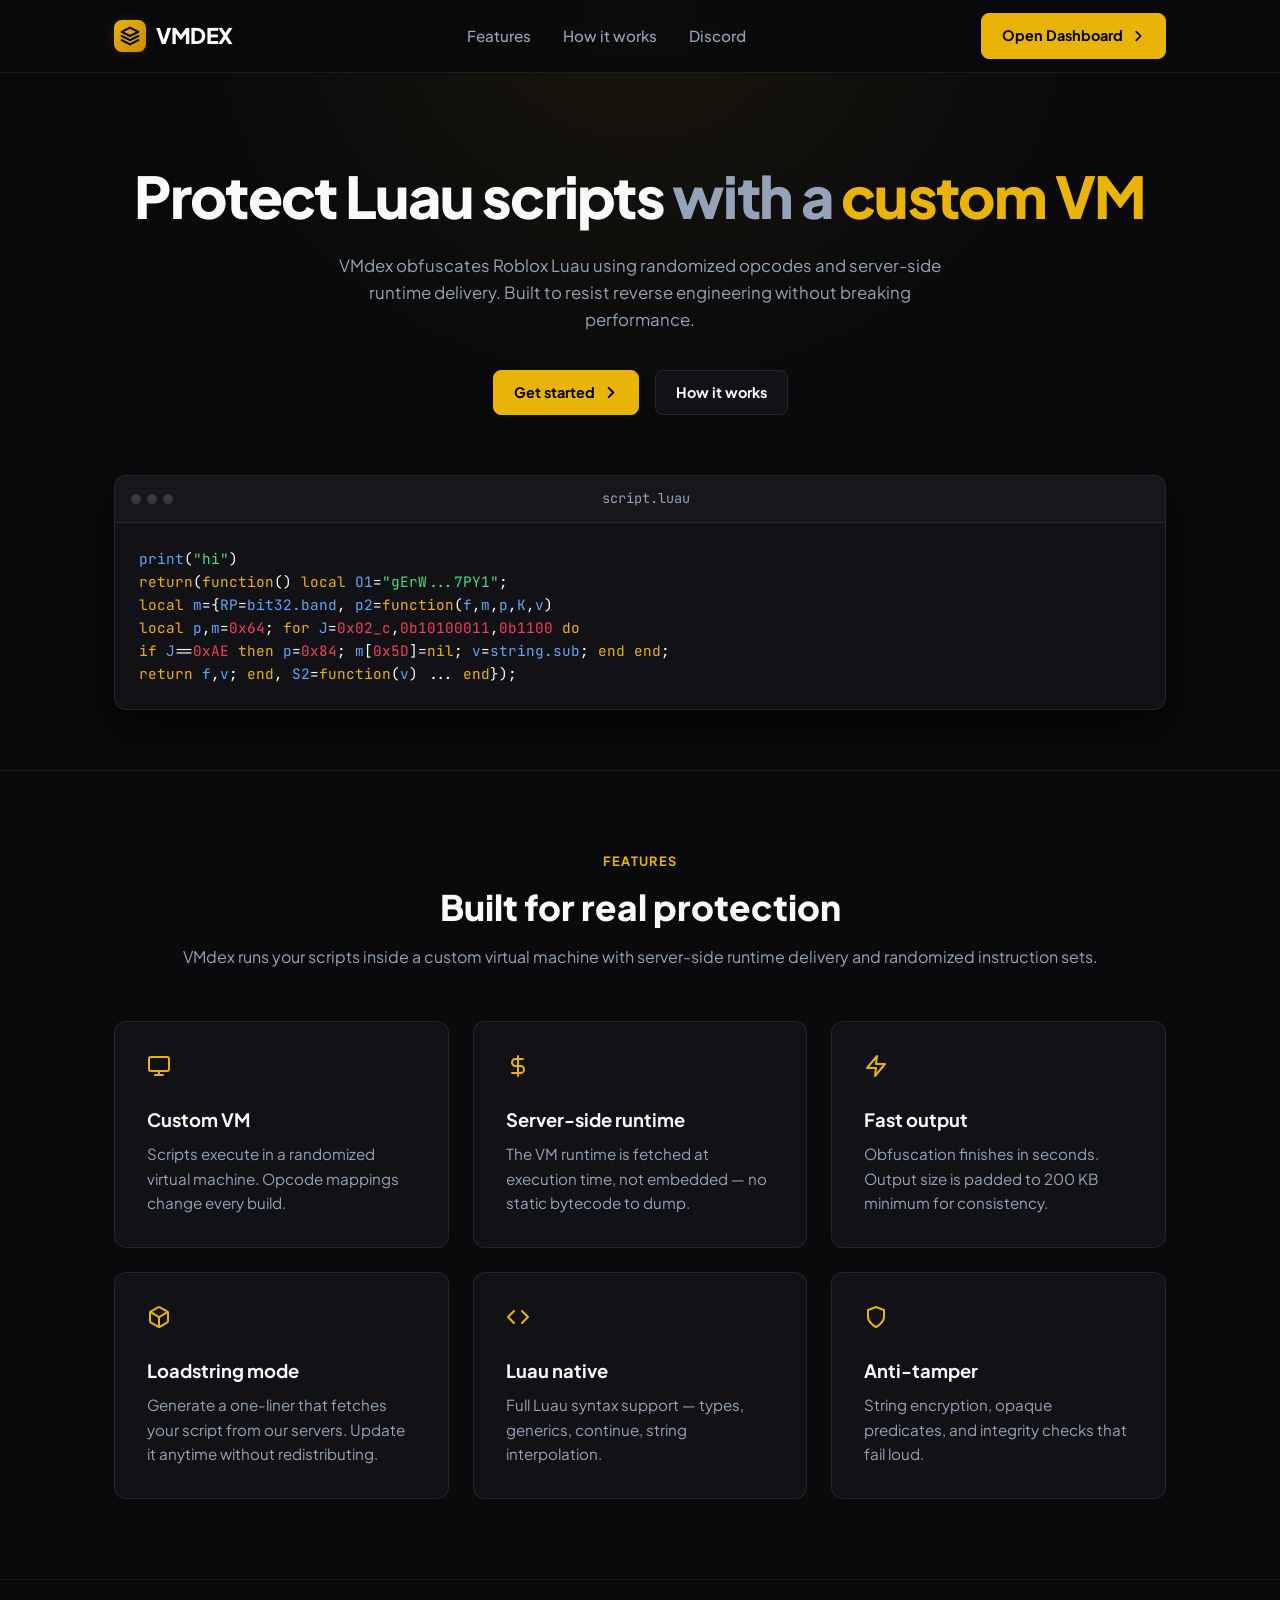
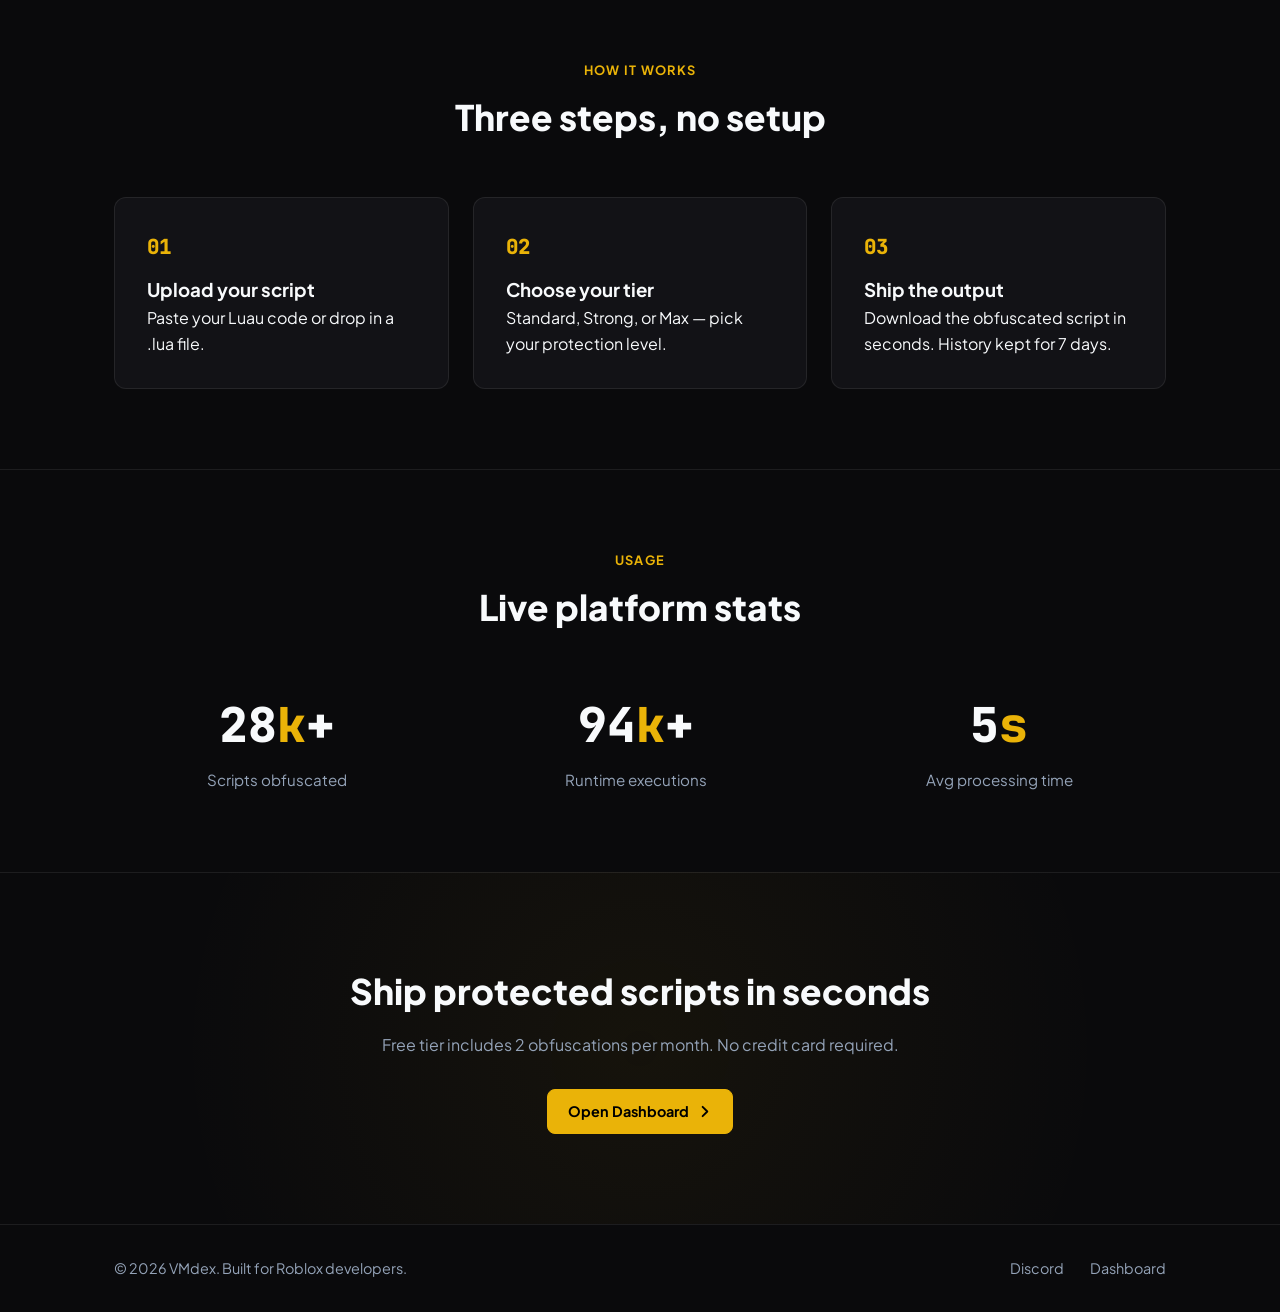
==== commit b45a58c5: "Update index.html" ====
--- a/public/index.html
+++ b/public/index.html
@@ -17,6 +17,11 @@
     <div class="wrap">
       <nav>
         <a href="/" class="brand">
+          <div class="brand-icon">
+            <svg width="20" height="20" viewBox="0 0 24 24" fill="none" stroke="currentColor" stroke-width="2.5" stroke-linecap="round" stroke-linejoin="round">
+              <path d="M12 2L2 7l10 5 10-5-10-5zM2 17l10 5 10-5M2 12l10 5 10-5"/>
+            </svg>
+          </div>
           <span class="brand-text">VMDEX</span>
         </a>
         <div class="nav-links">
--- a/public/style.css
+++ b/public/style.css
@@ -1,16 +1,17 @@
 :root {
-  --bg-main: #050505;
-  --bg-surface: #0e0e11;
-  --bg-card: #141418;
+  --bg-main: #0a0a0c;
+  --bg-surface: #121216;
+  --bg-card: #18181f;
   --border-color: rgba(255, 255, 255, 0.08);
-  --border-hover: rgba(255, 199, 44, 0.4);
+  --border-hover: rgba(234, 179, 8, 0.35);
   
-  --accent: #ffc72c;
-  --accent-hover: #e6b020;
-  --accent-glow: rgba(255, 199, 44, 0.12);
+  --accent: #eab308;
+  --accent-hover: #ca8a04;
+  --accent-glow: rgba(234, 179, 8, 0.15);
+  --accent-text: #000000;
   
-  --text-main: #ffffff;
-  --text-muted: #a1a1aa;
+  --text-main: #f8fafc;
+  --text-muted: #94a3b8;
   --font-sans: 'Plus Jakarta Sans', -apple-system, BlinkMacSystemFont, sans-serif;
   --font-mono: 'JetBrains Mono', monospace;
 }
@@ -35,9 +36,9 @@
   top: 0;
   left: 50%;
   transform: translateX(-50%);
-  width: 1000px;
-  height: 450px;
-  background: radial-gradient(ellipse at top, rgba(255, 199, 44, 0.08) 0%, transparent 70%);
+  width: 900px;
+  height: 400px;
+  background: radial-gradient(ellipse at top, rgba(234, 179, 8, 0.07) 0%, transparent 70%);
   pointer-events: none;
   z-index: 0;
 }
@@ -52,7 +53,7 @@
 
 header {
   border-bottom: 1px solid var(--border-color);
-  background: rgba(5, 5, 5, 0.85);
+  background: rgba(10, 10, 12, 0.85);
   backdrop-filter: blur(12px);
   position: sticky;
   top: 0;
@@ -70,14 +71,27 @@
   text-decoration: none;
   display: flex;
   align-items: center;
+  gap: 10px;
+}
+
+.brand-icon {
+  width: 32px;
+  height: 32px;
+  background: linear-gradient(135deg, var(--accent) 0%, #ca8a04 100%);
+  border-radius: 8px;
+  display: flex;
+  align-items: center;
+  justify-content: center;
+  color: #000;
+  box-shadow: 0 0 12px var(--accent-glow);
 }
 
 .brand-text {
   font-family: var(--font-sans);
-  font-weight: 900;
-  font-size: 1.5rem;
-  letter-spacing: -0.03em;
-  color: var(--accent);
+  font-weight: 800;
+  font-size: 1.35rem;
+  letter-spacing: -0.02em;
+  color: var(--text-main);
 }
 
 .nav-links {
@@ -112,7 +126,7 @@
 
 .btn-primary, .nav-cta {
   background-color: var(--accent);
-  color: #000000;
+  color: var(--accent-text);
   border: 1px solid var(--accent);
 }
 
@@ -134,14 +148,14 @@
 }
 
 .hero {
-  padding: 100px 0 60px;
+  padding: 90px 0 60px;
   text-align: center;
 }
 
 .hero h1 {
-  font-size: 3.8rem;
-  font-weight: 800;
-  line-height: 1.1;
+  font-size: 3.6rem;
+  font-weight: 800;
+  line-height: 1.15;
   margin-bottom: 24px;
   letter-spacing: -0.03em;
   color: var(--text-main);
@@ -159,7 +173,7 @@
   max-width: 620px;
   margin: 0 auto 36px;
   color: var(--text-muted);
-  font-size: 1.1rem;
+  font-size: 1.05rem;
   line-height: 1.6;
 }
 
@@ -176,7 +190,7 @@
   border-radius: 12px;
   text-align: left;
   overflow: hidden;
-  box-shadow: 0 24px 48px rgba(0, 0, 0, 0.8);
+  box-shadow: 0 20px 40px rgba(0, 0, 0, 0.6);
 }
 
 .window-bar {
@@ -221,22 +235,22 @@
 .c-num { color: #f43f5e; }
 
 .block {
-  padding: 90px 0;
+  padding: 80px 0;
   border-top: 1px solid var(--border-color);
 }
 
 .sec-head {
   text-align: center;
-  margin-bottom: 56px;
+  margin-bottom: 52px;
 }
 
 .kicker {
   color: var(--accent);
   font-weight: 700;
-  font-size: 0.85rem;
+  font-size: 0.8rem;
   text-transform: uppercase;
-  letter-spacing: 0.08em;
-  margin-bottom: 10px;
+  letter-spacing: 0.1em;
+  margin-bottom: 8px;
 }
 
 .sec-head h2 {
@@ -247,7 +261,7 @@
 .sec-head p {
   color: var(--text-muted);
   margin-top: 8px;
-  font-size: 1.05rem;
+  font-size: 1rem;
 }
 
 .grid {
@@ -261,7 +275,7 @@
   border: 1px solid var(--border-color);
   padding: 32px;
   border-radius: 12px;
-  transition: all 0.2s;
+  transition: all 0.2s ease;
 }
 
 .cell:hover {
@@ -275,7 +289,7 @@
 }
 
 .cell h3 {
-  font-size: 1.2rem;
+  font-size: 1.15rem;
   margin-bottom: 8px;
   font-weight: 700;
 }
@@ -302,7 +316,7 @@
   font-family: var(--font-mono);
   color: var(--accent);
   font-weight: 800;
-  font-size: 1.4rem;
+  font-size: 1.3rem;
   margin-bottom: 12px;
 }
 
@@ -325,14 +339,14 @@
 .stat .lbl { color: var(--text-muted); font-size: 0.95rem; margin-top: 4px; }
 
 .cta {
-  padding: 100px 0;
+  padding: 90px 0;
   text-align: center;
   border-top: 1px solid var(--border-color);
-  background: radial-gradient(circle at center, rgba(255, 199, 44, 0.05) 0%, transparent 70%);
+  background: radial-gradient(circle at center, rgba(234, 179, 8, 0.05) 0%, transparent 70%);
 }
 
 .cta h2 {
-  font-size: 2.4rem;
+  font-size: 2.2rem;
   font-weight: 800;
   margin-bottom: 12px;
 }
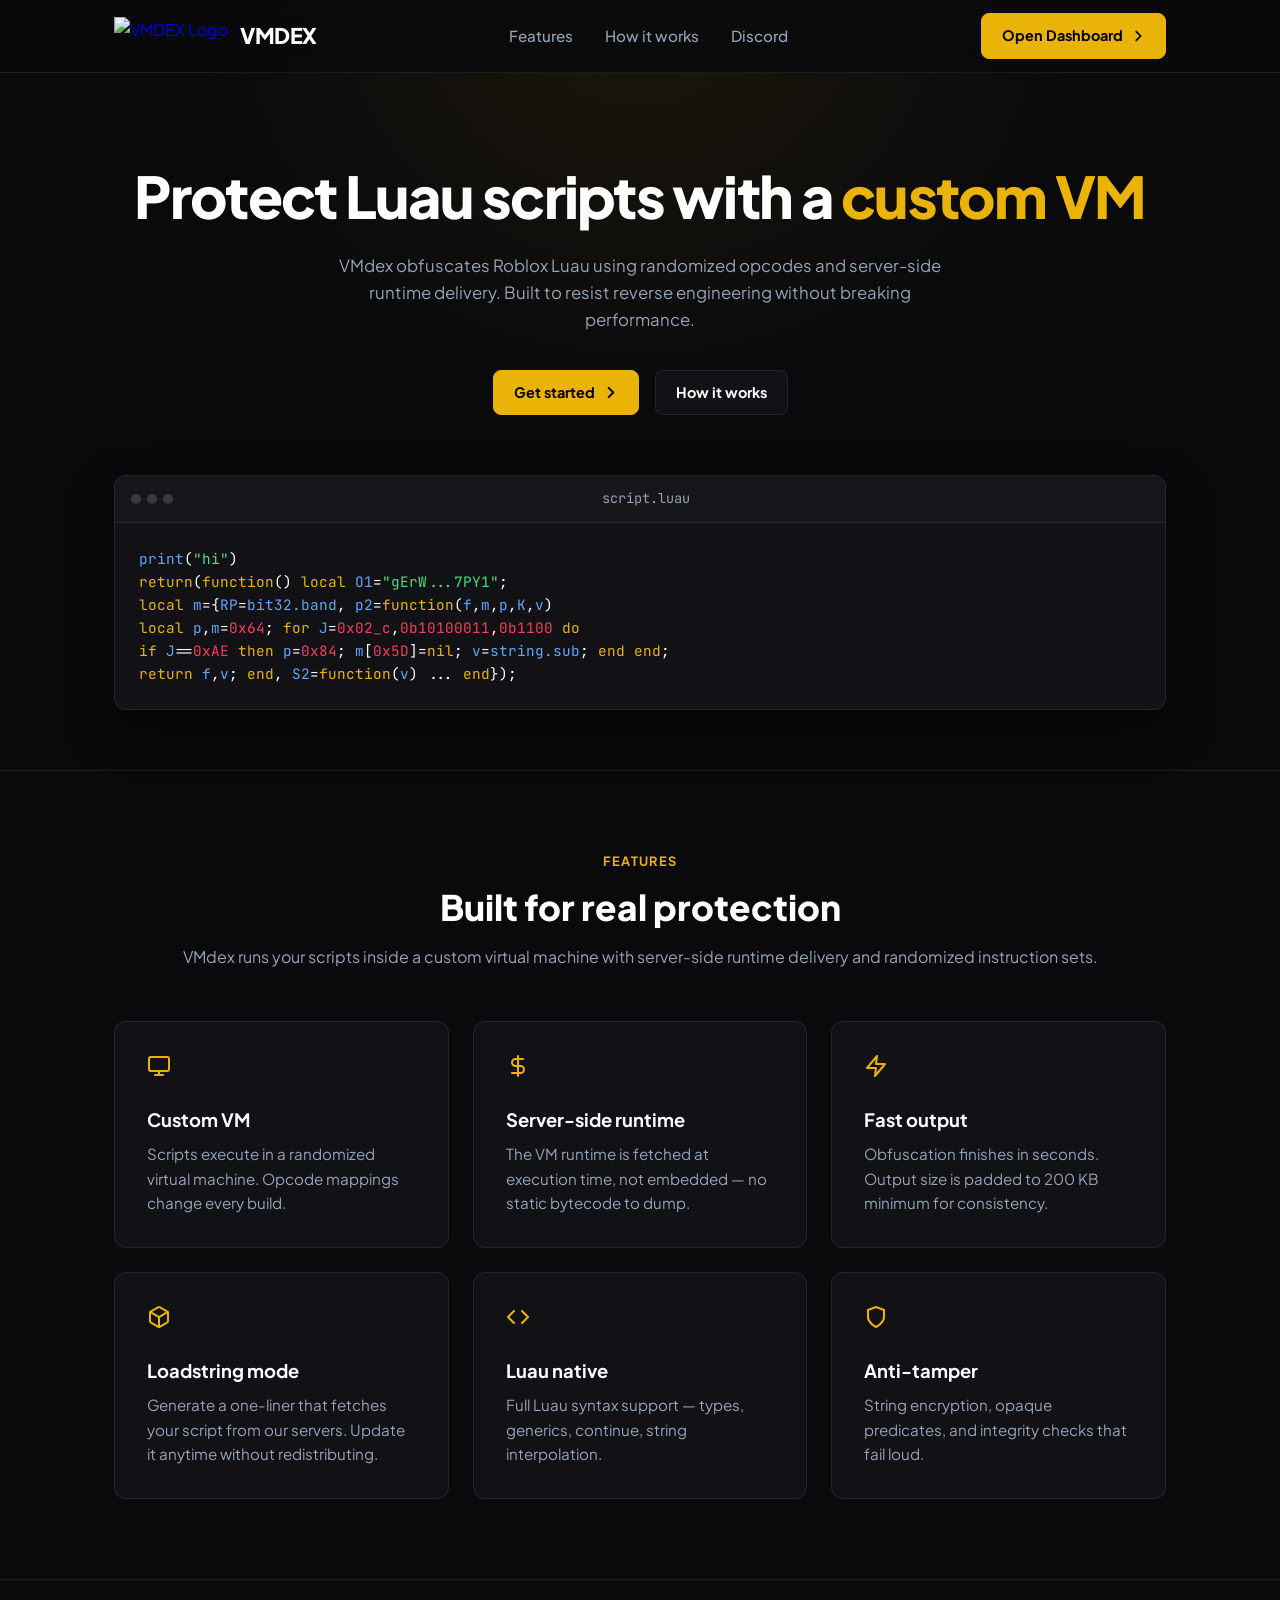
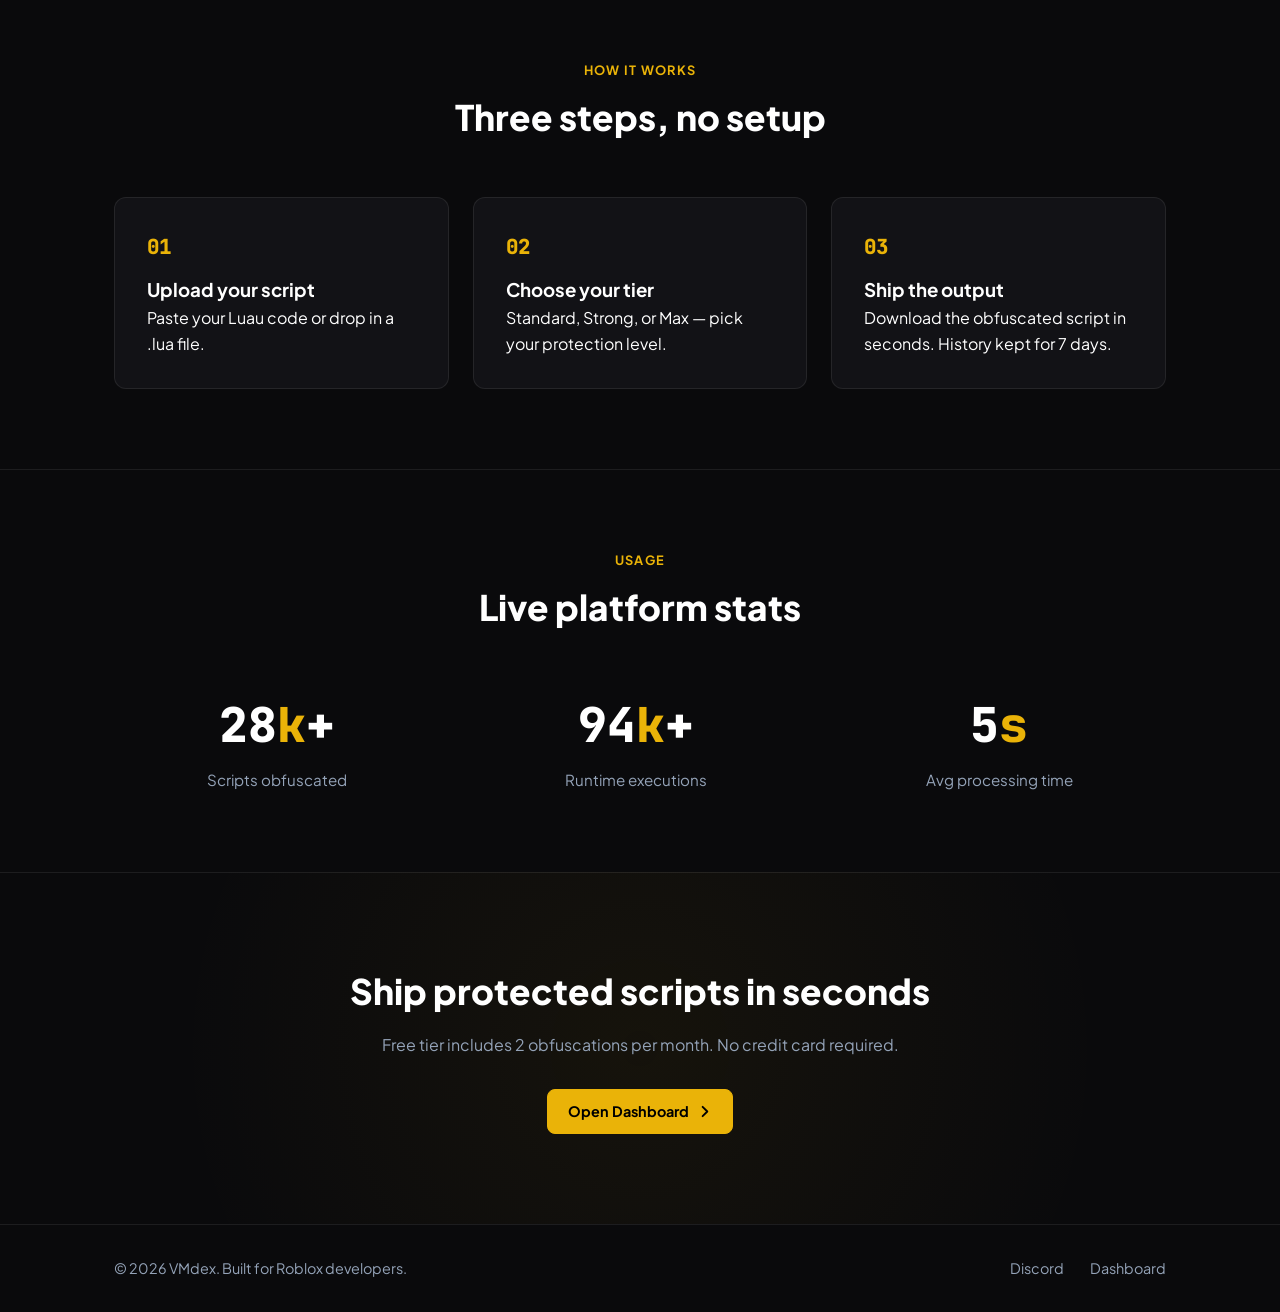
==== commit f70b1030: "Update index.html" ====
--- a/public/index.html
+++ b/public/index.html
@@ -17,11 +17,7 @@
     <div class="wrap">
       <nav>
         <a href="/" class="brand">
-          <div class="brand-icon">
-            <svg width="20" height="20" viewBox="0 0 24 24" fill="none" stroke="currentColor" stroke-width="2.5" stroke-linecap="round" stroke-linejoin="round">
-              <path d="M12 2L2 7l10 5 10-5-10-5zM2 17l10 5 10-5M2 12l10 5 10-5"/>
-            </svg>
-          </div>
+          <img src="https://media.discordapp.net/attachments/1513625171343315024/1530493207832432671/Screenshot_2026-07-25-13-08-40-59_dba69a5e82e939c3ddef13f99a115ca3-removebg-preview_2.png?ex=6a65c65f&is=6a6474df&hm=289f5ec8073dab9995c710ee982373af05cc2ad32e79498ba1e441e29ce5c4fc&=&format=webp&quality=lossless&width=636&height=613" alt="VMDEX Logo" class="brand-logo">
           <span class="brand-text">VMDEX</span>
         </a>
         <div class="nav-links">
--- a/public/style.css
+++ b/public/style.css
@@ -10,7 +10,7 @@
   --accent-glow: rgba(234, 179, 8, 0.15);
   --accent-text: #000000;
   
-  --text-main: #f8fafc;
+  --text-main: #ffffff;
   --text-muted: #94a3b8;
   --font-sans: 'Plus Jakarta Sans', -apple-system, BlinkMacSystemFont, sans-serif;
   --font-mono: 'JetBrains Mono', monospace;
@@ -38,7 +38,7 @@
   transform: translateX(-50%);
   width: 900px;
   height: 400px;
-  background: radial-gradient(ellipse at top, rgba(234, 179, 8, 0.07) 0%, transparent 70%);
+  background: radial-gradient(ellipse at top, rgba(234, 179, 8, 0.08) 0%, transparent 70%);
   pointer-events: none;
   z-index: 0;
 }
@@ -71,19 +71,13 @@
   text-decoration: none;
   display: flex;
   align-items: center;
-  gap: 10px;
-}
-
-.brand-icon {
-  width: 32px;
-  height: 32px;
-  background: linear-gradient(135deg, var(--accent) 0%, #ca8a04 100%);
-  border-radius: 8px;
-  display: flex;
-  align-items: center;
-  justify-content: center;
-  color: #000;
-  box-shadow: 0 0 12px var(--accent-glow);
+  gap: 12px;
+}
+
+.brand-logo {
+  height: 38px;
+  width: auto;
+  object-fit: contain;
 }
 
 .brand-text {
@@ -122,6 +116,7 @@
   text-decoration: none;
   transition: all 0.2s ease;
   cursor: pointer;
+  border: none;
 }
 
 .btn-primary, .nav-cta {
@@ -166,7 +161,7 @@
 }
 
 .hero h1 .dim {
-  color: var(--text-muted);
+  color: #ffffff;
 }
 
 .lead {
@@ -191,6 +186,7 @@
   text-align: left;
   overflow: hidden;
   box-shadow: 0 20px 40px rgba(0, 0, 0, 0.6);
+  animation: fadeInUp 0.6s ease-out;
 }
 
 .window-bar {
@@ -275,12 +271,14 @@
   border: 1px solid var(--border-color);
   padding: 32px;
   border-radius: 12px;
-  transition: all 0.2s ease;
+  transition: all 0.25s ease;
+  animation: fadeIn 0.8s ease-out;
 }
 
 .cell:hover {
   border-color: var(--border-hover);
-  transform: translateY(-2px);
+  transform: translateY(-4px);
+  box-shadow: 0 12px 24px rgba(0, 0, 0, 0.4);
 }
 
 .cell svg {
@@ -310,6 +308,11 @@
   border: 1px solid var(--border-color);
   padding: 32px;
   border-radius: 12px;
+  transition: all 0.25s ease;
+}
+
+.step:hover {
+  border-color: var(--border-hover);
 }
 
 .step .n {
@@ -331,12 +334,20 @@
 .stat .num {
   font-size: 3rem;
   font-weight: 800;
-  color: var(--text-main);
+  color: #ffffff;
   font-family: var(--font-mono);
 }
 
-.stat .u { color: var(--accent); }
-.stat .lbl { color: var(--text-muted); font-size: 0.95rem; margin-top: 4px; }
+.stat .u {
+  color: var(--accent);
+  font-weight: 800;
+}
+
+.stat .lbl {
+  color: var(--text-muted);
+  font-size: 0.95rem;
+  margin-top: 4px;
+}
 
 .cta {
   padding: 90px 0;
@@ -356,6 +367,99 @@
   margin-bottom: 32px;
 }
 
+.dashboard-panel {
+  max-width: 800px;
+  margin: 50px auto 100px;
+  background: var(--bg-surface);
+  border: 1px solid var(--border-color);
+  border-radius: 16px;
+  padding: 36px;
+  box-shadow: 0 20px 40px rgba(0, 0, 0, 0.5);
+  animation: fadeInUp 0.5s ease-out;
+}
+
+.dash-header {
+  margin-bottom: 28px;
+}
+
+.dash-header h1 {
+  font-size: 2rem;
+  font-weight: 800;
+  margin-bottom: 6px;
+}
+
+.dash-header p {
+  color: var(--text-muted);
+  font-size: 0.95rem;
+}
+
+.tab-group {
+  display: flex;
+  gap: 12px;
+  margin-bottom: 24px;
+}
+
+.tab-btn {
+  background: var(--bg-card);
+  border: 1px solid var(--border-color);
+  color: var(--text-muted);
+  padding: 10px 18px;
+  border-radius: 8px;
+  font-weight: 600;
+  font-size: 0.9rem;
+  cursor: pointer;
+  transition: all 0.2s;
+}
+
+.tab-btn.active, .tab-btn:hover {
+  background: var(--accent);
+  color: var(--accent-text);
+  border-color: var(--accent);
+}
+
+.code-textarea {
+  width: 100%;
+  height: 220px;
+  background-color: var(--bg-main);
+  border: 1px solid var(--border-color);
+  border-radius: 10px;
+  color: var(--text-main);
+  font-family: var(--font-mono);
+  font-size: 0.9rem;
+  padding: 16px;
+  resize: vertical;
+  outline: none;
+  transition: border-color 0.2s;
+  margin-bottom: 20px;
+}
+
+.code-textarea:focus {
+  border-color: var(--accent);
+  box-shadow: 0 0 12px var(--accent-glow);
+}
+
+.dash-actions {
+  display: flex;
+  justify-content: flex-end;
+  margin-bottom: 28px;
+}
+
+@keyframes fadeInUp {
+  from {
+    opacity: 0;
+    transform: translateY(20px);
+  }
+  to {
+    opacity: 1;
+    transform: translateY(0);
+  }
+}
+
+@keyframes fadeIn {
+  from { opacity: 0; }
+  to { opacity: 1; }
+}
+
 footer {
   border-top: 1px solid var(--border-color);
   padding: 32px 0;
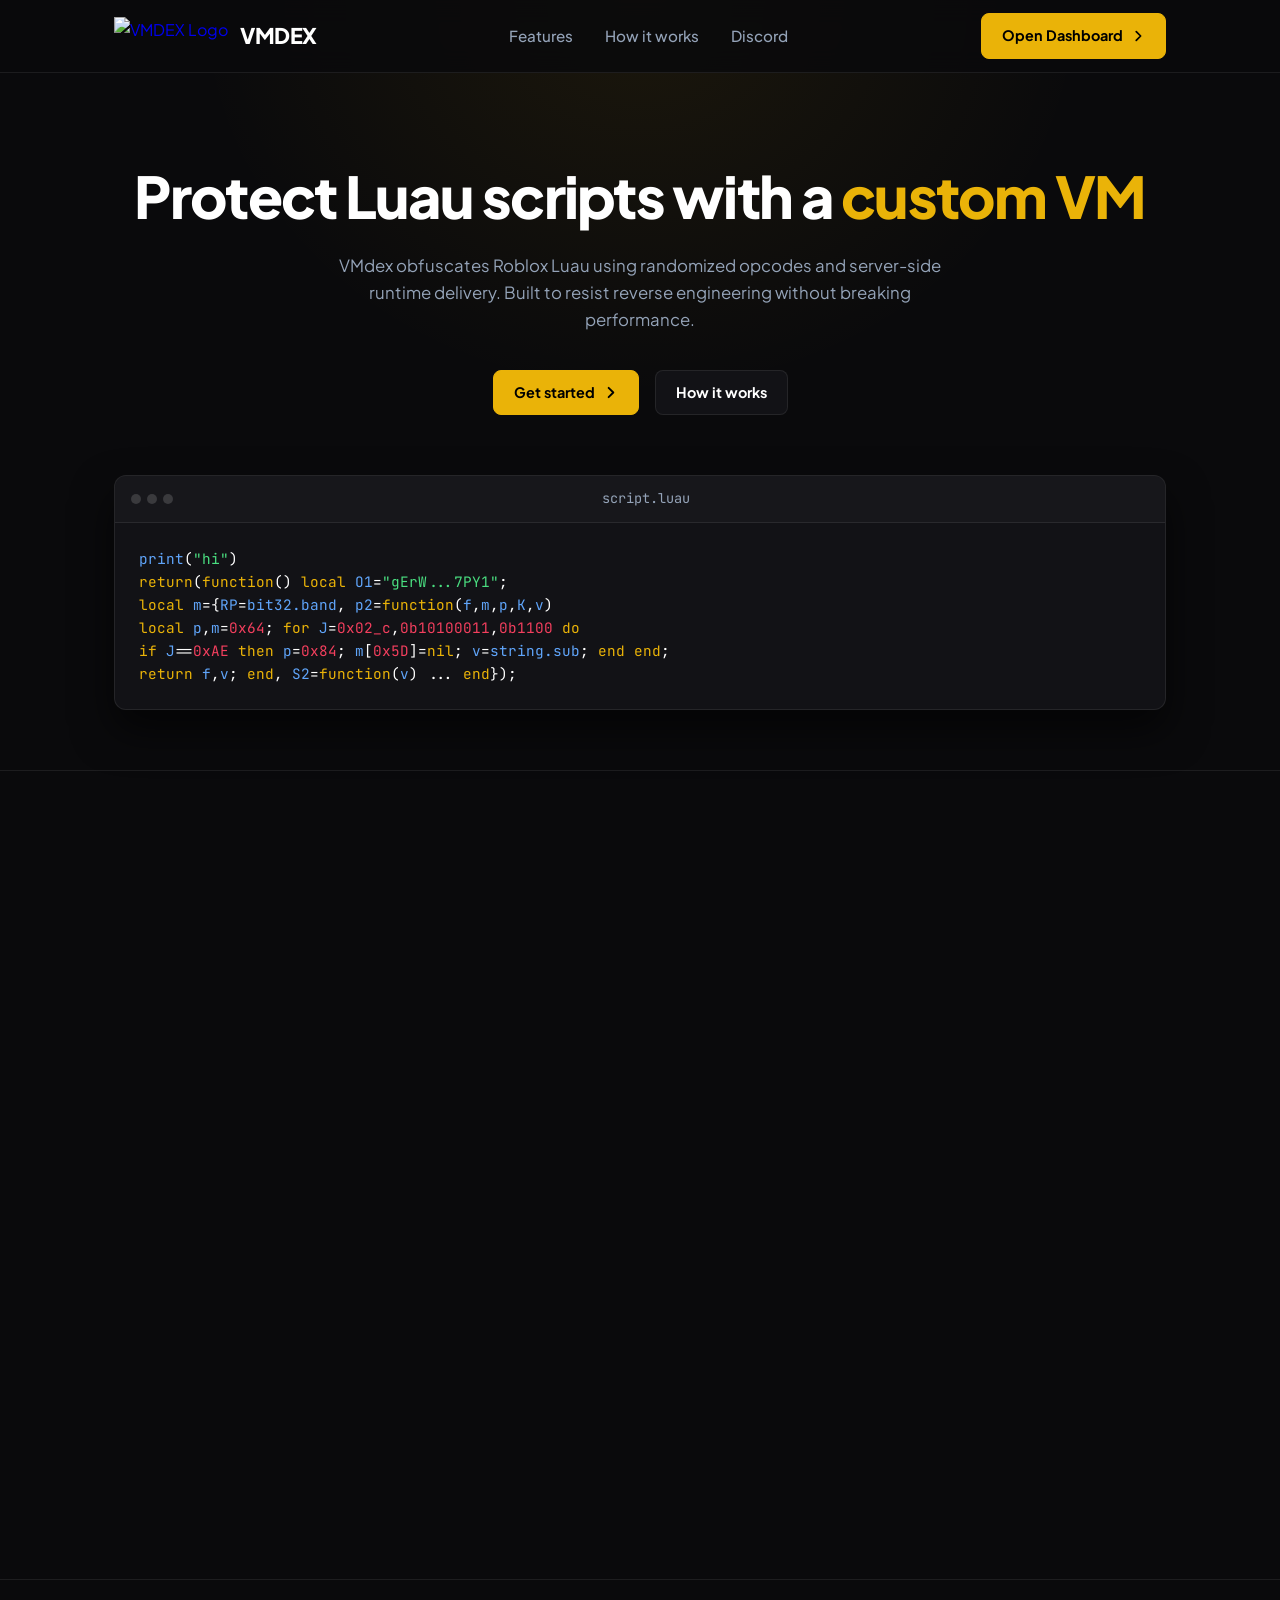
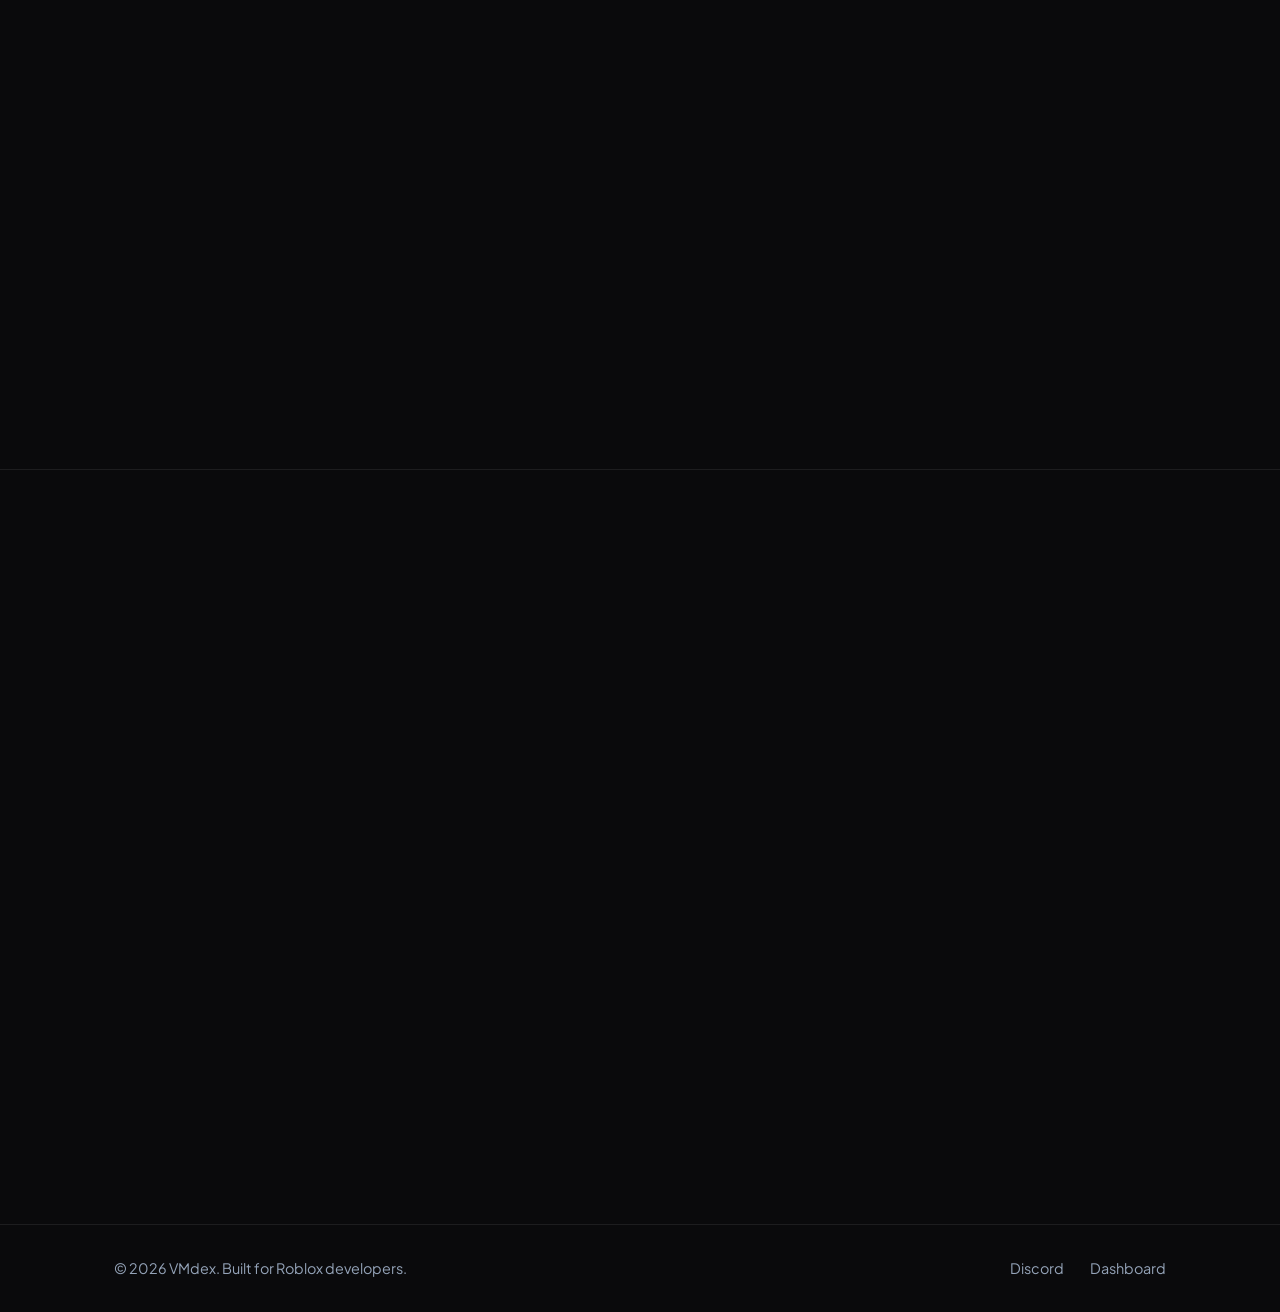
==== commit 8db905dd: "Update index.html" ====
--- a/public/index.html
+++ b/public/index.html
@@ -72,38 +72,38 @@
 
     <section class="block" id="features">
       <div class="wrap">
-        <div class="sec-head">
+        <div class="sec-head animate-on-scroll">
           <div class="kicker">Features</div>
           <h2>Built for real protection</h2>
           <p>VMdex runs your scripts inside a custom virtual machine with server-side runtime delivery and randomized instruction sets.</p>
         </div>
         <div class="grid">
-          <div class="cell">
+          <div class="cell animate-on-scroll">
             <svg width="24" height="24" viewBox="0 0 24 24" fill="none" stroke="currentColor" stroke-width="2" stroke-linecap="round" stroke-linejoin="round"><rect x="2" y="3" width="20" height="14" rx="2"/><path d="M8 21h8M12 17v4"/></svg>
             <h3>Custom VM</h3>
             <p>Scripts execute in a randomized virtual machine. Opcode mappings change every build.</p>
           </div>
-          <div class="cell">
+          <div class="cell animate-on-scroll delay-1">
             <svg width="24" height="24" viewBox="0 0 24 24" fill="none" stroke="currentColor" stroke-width="2" stroke-linecap="round" stroke-linejoin="round"><path d="M12 2v20M17 5H9.5a3.5 3.5 0 0 0 0 7h5a3.5 3.5 0 0 1 0 7H6"/></svg>
             <h3>Server-side runtime</h3>
             <p>The VM runtime is fetched at execution time, not embedded — no static bytecode to dump.</p>
           </div>
-          <div class="cell">
+          <div class="cell animate-on-scroll delay-2">
             <svg width="24" height="24" viewBox="0 0 24 24" fill="none" stroke="currentColor" stroke-width="2" stroke-linecap="round" stroke-linejoin="round"><path d="M13 2L3 14h9l-1 8 10-12h-9l1-8z"/></svg>
             <h3>Fast output</h3>
             <p>Obfuscation finishes in seconds. Output size is padded to 200 KB minimum for consistency.</p>
           </div>
-          <div class="cell">
+          <div class="cell animate-on-scroll delay-3">
             <svg width="24" height="24" viewBox="0 0 24 24" fill="none" stroke="currentColor" stroke-width="2" stroke-linecap="round" stroke-linejoin="round"><path d="M21 16V8a2 2 0 0 0-1-1.73l-7-4a2 2 0 0 0-2 0l-7 4A2 2 0 0 0 3 8v8a2 2 0 0 0 1 1.73l7 4a2 2 0 0 0 2 0l7-4A2 2 0 0 0 21 16z"/><polyline points="3.27 6.96 12 12.01 20.73 6.96"/><line x1="12" y1="22.08" x2="12" y2="12"/></svg>
             <h3>Loadstring mode</h3>
             <p>Generate a one-liner that fetches your script from our servers. Update it anytime without redistributing.</p>
           </div>
-          <div class="cell">
+          <div class="cell animate-on-scroll delay-4">
             <svg width="24" height="24" viewBox="0 0 24 24" fill="none" stroke="currentColor" stroke-width="2" stroke-linecap="round" stroke-linejoin="round"><polyline points="16 18 22 12 16 6"/><polyline points="8 6 2 12 8 18"/></svg>
             <h3>Luau native</h3>
             <p>Full Luau syntax support — types, generics, continue, string interpolation.</p>
           </div>
-          <div class="cell">
+          <div class="cell animate-on-scroll delay-5">
             <svg width="24" height="24" viewBox="0 0 24 24" fill="none" stroke="currentColor" stroke-width="2" stroke-linecap="round" stroke-linejoin="round"><path d="M12 22s8-4 8-10V5l-8-3-8 3v7c0 6 8 10 8 10z"/></svg>
             <h3>Anti-tamper</h3>
             <p>String encryption, opaque predicates, and integrity checks that fail loud.</p>
@@ -114,22 +114,22 @@
 
     <section class="block" id="how">
       <div class="wrap">
-        <div class="sec-head">
+        <div class="sec-head animate-on-scroll">
           <div class="kicker">How it works</div>
           <h2>Three steps, no setup</h2>
         </div>
         <div class="steps">
-          <div class="step">
+          <div class="step animate-on-scroll delay-1">
             <div class="n">01</div>
             <h3>Upload your script</h3>
             <p>Paste your Luau code or drop in a .lua file.</p>
           </div>
-          <div class="step">
+          <div class="step animate-on-scroll delay-2">
             <div class="n">02</div>
             <h3>Choose your tier</h3>
             <p>Standard, Strong, or Max — pick your protection level.</p>
           </div>
-          <div class="step">
+          <div class="step animate-on-scroll delay-3">
             <div class="n">03</div>
             <h3>Ship the output</h3>
             <p>Download the obfuscated script in seconds. History kept for 7 days.</p>
@@ -140,28 +140,28 @@
 
     <section class="block">
       <div class="wrap">
-        <div class="sec-head">
+        <div class="sec-head animate-on-scroll">
           <div class="kicker">Usage</div>
           <h2>Live platform stats</h2>
         </div>
         <div class="stats">
-          <div class="stat">
-            <div class="num">28<span class="u">k</span>+</div>
+          <div class="stat animate-on-scroll delay-1">
+            <div class="num">28k+</div>
             <div class="lbl">Scripts obfuscated</div>
           </div>
-          <div class="stat">
-            <div class="num">94<span class="u">k</span>+</div>
+          <div class="stat animate-on-scroll delay-2">
+            <div class="num">94k+</div>
             <div class="lbl">Runtime executions</div>
           </div>
-          <div class="stat">
-            <div class="num">5<span class="u">s</span></div>
+          <div class="stat animate-on-scroll delay-3">
+            <div class="num">5s</div>
             <div class="lbl">Avg processing time</div>
           </div>
         </div>
       </div>
     </section>
 
-    <section class="cta">
+    <section class="cta animate-on-scroll">
       <div class="wrap">
         <h2>Ship protected scripts in seconds</h2>
         <p>Free tier includes 2 obfuscations per month. No credit card required.</p>
--- a/public/style.css
+++ b/public/style.css
@@ -41,6 +41,7 @@
   background: radial-gradient(ellipse at top, rgba(234, 179, 8, 0.08) 0%, transparent 70%);
   pointer-events: none;
   z-index: 0;
+  animation: pulseGlow 8s ease-in-out infinite alternate;
 }
 
 .wrap {
@@ -58,6 +59,7 @@
   position: sticky;
   top: 0;
   z-index: 100;
+  animation: slideDown 0.5s cubic-bezier(0.16, 1, 0.3, 1);
 }
 
 nav {
@@ -78,6 +80,11 @@
   height: 38px;
   width: auto;
   object-fit: contain;
+  transition: transform 0.3s ease;
+}
+
+.brand:hover .brand-logo {
+  transform: scale(1.05) rotate(-2deg);
 }
 
 .brand-text {
@@ -98,11 +105,13 @@
   text-decoration: none;
   font-size: 0.95rem;
   font-weight: 500;
-  transition: color 0.2s;
+  transition: color 0.2s, transform 0.2s;
+  display: inline-block;
 }
 
 .nav-links a:hover {
   color: var(--text-main);
+  transform: translateY(-1px);
 }
 
 .btn, .nav-cta {
@@ -114,7 +123,7 @@
   font-weight: 700;
   font-size: 0.9rem;
   text-decoration: none;
-  transition: all 0.2s ease;
+  transition: all 0.25s cubic-bezier(0.16, 1, 0.3, 1);
   cursor: pointer;
   border: none;
 }
@@ -128,7 +137,8 @@
 .btn-primary:hover, .nav-cta:hover {
   background-color: var(--accent-hover);
   border-color: var(--accent-hover);
-  box-shadow: 0 0 20px var(--accent-glow);
+  box-shadow: 0 0 25px var(--accent-glow);
+  transform: translateY(-2px);
 }
 
 .btn-secondary {
@@ -140,6 +150,7 @@
 .btn-secondary:hover {
   border-color: var(--border-hover);
   background-color: var(--bg-card);
+  transform: translateY(-2px);
 }
 
 .hero {
@@ -154,6 +165,7 @@
   margin-bottom: 24px;
   letter-spacing: -0.03em;
   color: var(--text-main);
+  animation: fadeInUp 0.7s cubic-bezier(0.16, 1, 0.3, 1) both;
 }
 
 .hero h1 .highlight {
@@ -170,6 +182,7 @@
   color: var(--text-muted);
   font-size: 1.05rem;
   line-height: 1.6;
+  animation: fadeInUp 0.7s cubic-bezier(0.16, 1, 0.3, 1) 0.15s both;
 }
 
 .hero-actions {
@@ -177,6 +190,7 @@
   gap: 16px;
   justify-content: center;
   margin-bottom: 60px;
+  animation: fadeInUp 0.7s cubic-bezier(0.16, 1, 0.3, 1) 0.3s both;
 }
 
 .window {
@@ -186,7 +200,13 @@
   text-align: left;
   overflow: hidden;
   box-shadow: 0 20px 40px rgba(0, 0, 0, 0.6);
-  animation: fadeInUp 0.6s ease-out;
+  animation: fadeInUp 0.8s cubic-bezier(0.16, 1, 0.3, 1) 0.45s both;
+  transition: border-color 0.3s ease, box-shadow 0.3s ease;
+}
+
+.window:hover {
+  border-color: rgba(234, 179, 8, 0.2);
+  box-shadow: 0 25px 50px rgba(0, 0, 0, 0.7);
 }
 
 .window-bar {
@@ -271,19 +291,23 @@
   border: 1px solid var(--border-color);
   padding: 32px;
   border-radius: 12px;
-  transition: all 0.25s ease;
-  animation: fadeIn 0.8s ease-out;
+  transition: all 0.3s cubic-bezier(0.16, 1, 0.3, 1);
 }
 
 .cell:hover {
   border-color: var(--border-hover);
-  transform: translateY(-4px);
-  box-shadow: 0 12px 24px rgba(0, 0, 0, 0.4);
+  transform: translateY(-6px);
+  box-shadow: 0 16px 32px rgba(0, 0, 0, 0.4);
 }
 
 .cell svg {
   color: var(--accent);
   margin-bottom: 20px;
+  transition: transform 0.3s ease;
+}
+
+.cell:hover svg {
+  transform: scale(1.1);
 }
 
 .cell h3 {
@@ -308,11 +332,12 @@
   border: 1px solid var(--border-color);
   padding: 32px;
   border-radius: 12px;
-  transition: all 0.25s ease;
+  transition: all 0.3s cubic-bezier(0.16, 1, 0.3, 1);
 }
 
 .step:hover {
   border-color: var(--border-hover);
+  transform: translateY(-4px);
 }
 
 .step .n {
@@ -321,6 +346,11 @@
   font-weight: 800;
   font-size: 1.3rem;
   margin-bottom: 12px;
+  transition: transform 0.3s ease;
+}
+
+.step:hover .n {
+  transform: scale(1.1);
 }
 
 .stats {
@@ -331,16 +361,19 @@
   text-align: center;
 }
 
+.stat {
+  transition: transform 0.3s ease;
+}
+
+.stat:hover {
+  transform: translateY(-4px);
+}
+
 .stat .num {
   font-size: 3rem;
   font-weight: 800;
-  color: #ffffff;
+  color: var(--accent);
   font-family: var(--font-mono);
-}
-
-.stat .u {
-  color: var(--accent);
-  font-weight: 800;
 }
 
 .stat .lbl {
@@ -375,7 +408,7 @@
   border-radius: 16px;
   padding: 36px;
   box-shadow: 0 20px 40px rgba(0, 0, 0, 0.5);
-  animation: fadeInUp 0.5s ease-out;
+  animation: fadeInUp 0.6s cubic-bezier(0.16, 1, 0.3, 1);
 }
 
 .dash-header {
@@ -429,7 +462,7 @@
   padding: 16px;
   resize: vertical;
   outline: none;
-  transition: border-color 0.2s;
+  transition: border-color 0.2s, box-shadow 0.2s;
   margin-bottom: 20px;
 }
 
@@ -444,10 +477,27 @@
   margin-bottom: 28px;
 }
 
+.animate-on-scroll {
+  opacity: 0;
+  transform: translateY(24px);
+  transition: opacity 0.7s cubic-bezier(0.16, 1, 0.3, 1), transform 0.7s cubic-bezier(0.16, 1, 0.3, 1);
+}
+
+.animate-on-scroll.visible {
+  opacity: 1;
+  transform: translateY(0);
+}
+
+.delay-1 { transition-delay: 0.1s; }
+.delay-2 { transition-delay: 0.2s; }
+.delay-3 { transition-delay: 0.3s; }
+.delay-4 { transition-delay: 0.4s; }
+.delay-5 { transition-delay: 0.5s; }
+
 @keyframes fadeInUp {
   from {
     opacity: 0;
-    transform: translateY(20px);
+    transform: translateY(24px);
   }
   to {
     opacity: 1;
@@ -455,9 +505,20 @@
   }
 }
 
-@keyframes fadeIn {
-  from { opacity: 0; }
-  to { opacity: 1; }
+@keyframes slideDown {
+  from {
+    opacity: 0;
+    transform: translateY(-100%);
+  }
+  to {
+    opacity: 1;
+    transform: translateY(0);
+  }
+}
+
+@keyframes pulseGlow {
+  0% { opacity: 0.5; transform: translateX(-50%) scale(1); }
+  100% { opacity: 1; transform: translateX(-50%) scale(1.1); }
 }
 
 footer {
@@ -477,6 +538,7 @@
   color: var(--text-muted);
   margin-left: 24px;
   text-decoration: none;
+  transition: color 0.2s;
 }
 
 .foot-links a:hover {
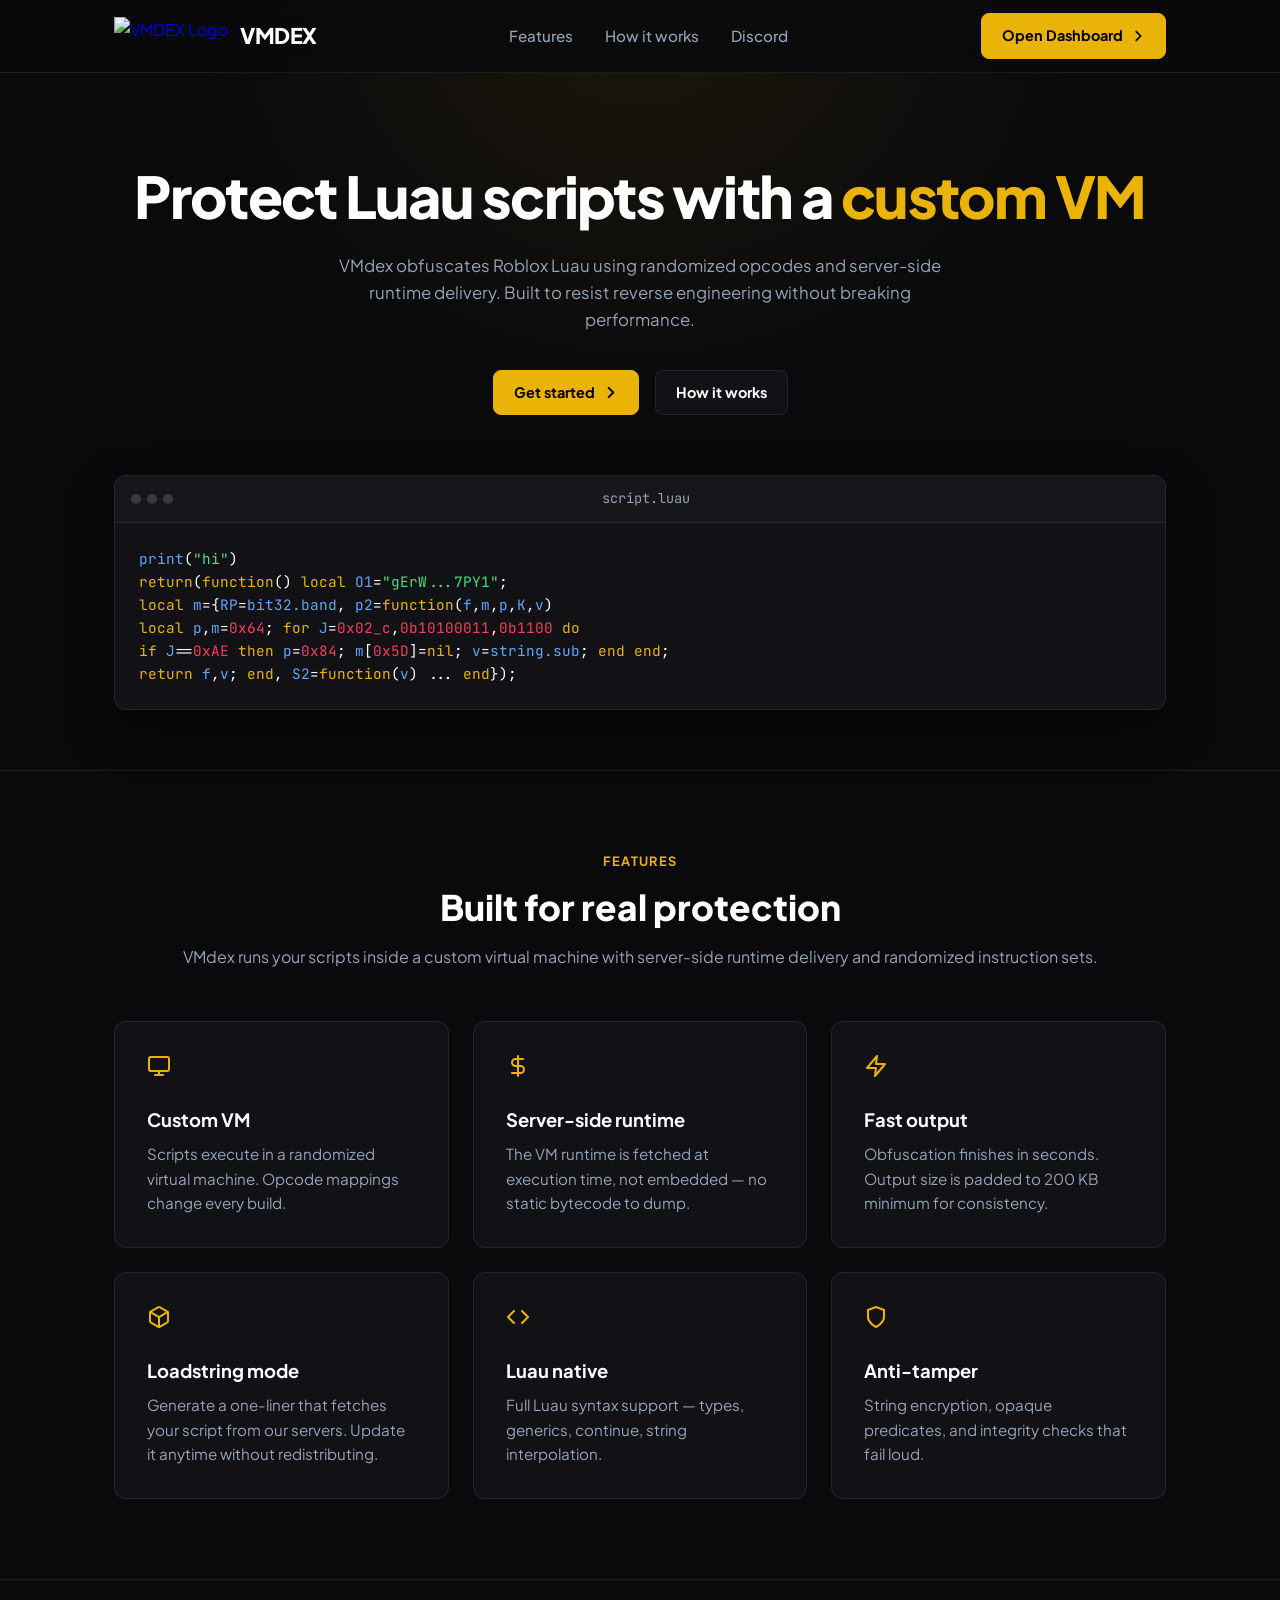
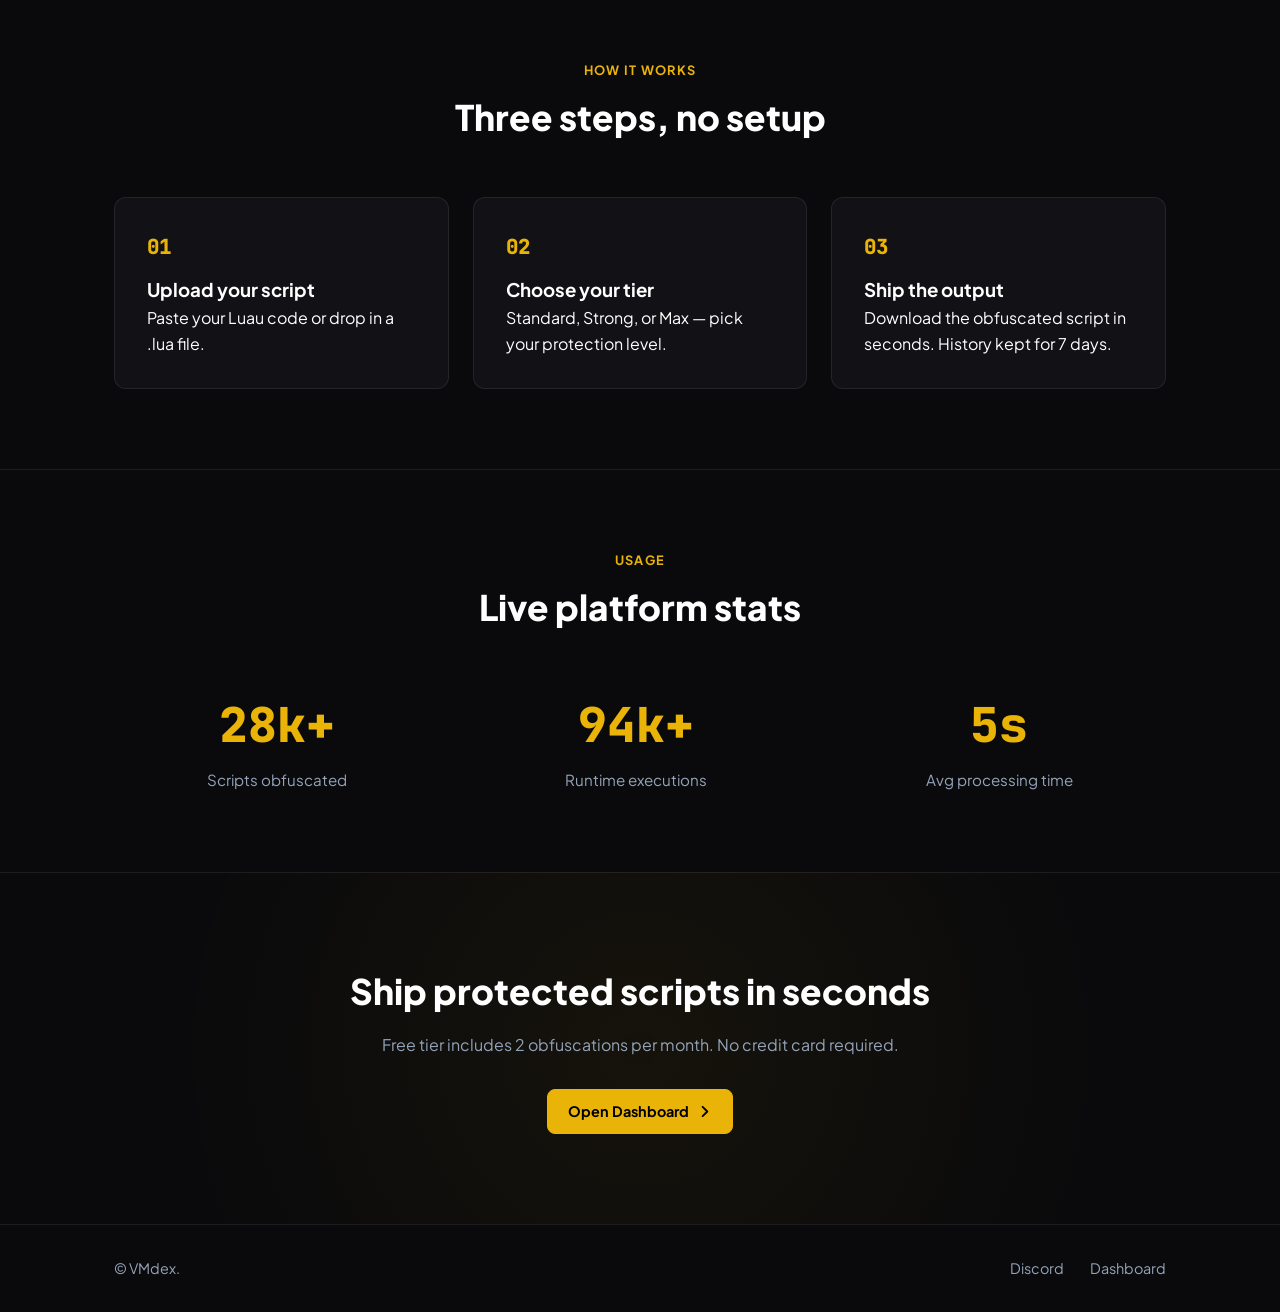
==== commit f0f40fc4: "Update index.html" ====
--- a/public/index.html
+++ b/public/index.html
@@ -176,7 +176,7 @@
   <footer>
     <div class="wrap">
       <div class="foot">
-        <span>© 2026 VMdex. Built for Roblox developers.</span>
+        <span>© VMdex.</span>
         <div class="foot-links">
           <a href="https://discord.gg/HDReGsmd45" target="_blank">Discord</a>
           <a href="dashboard.html">Dashboard</a>
